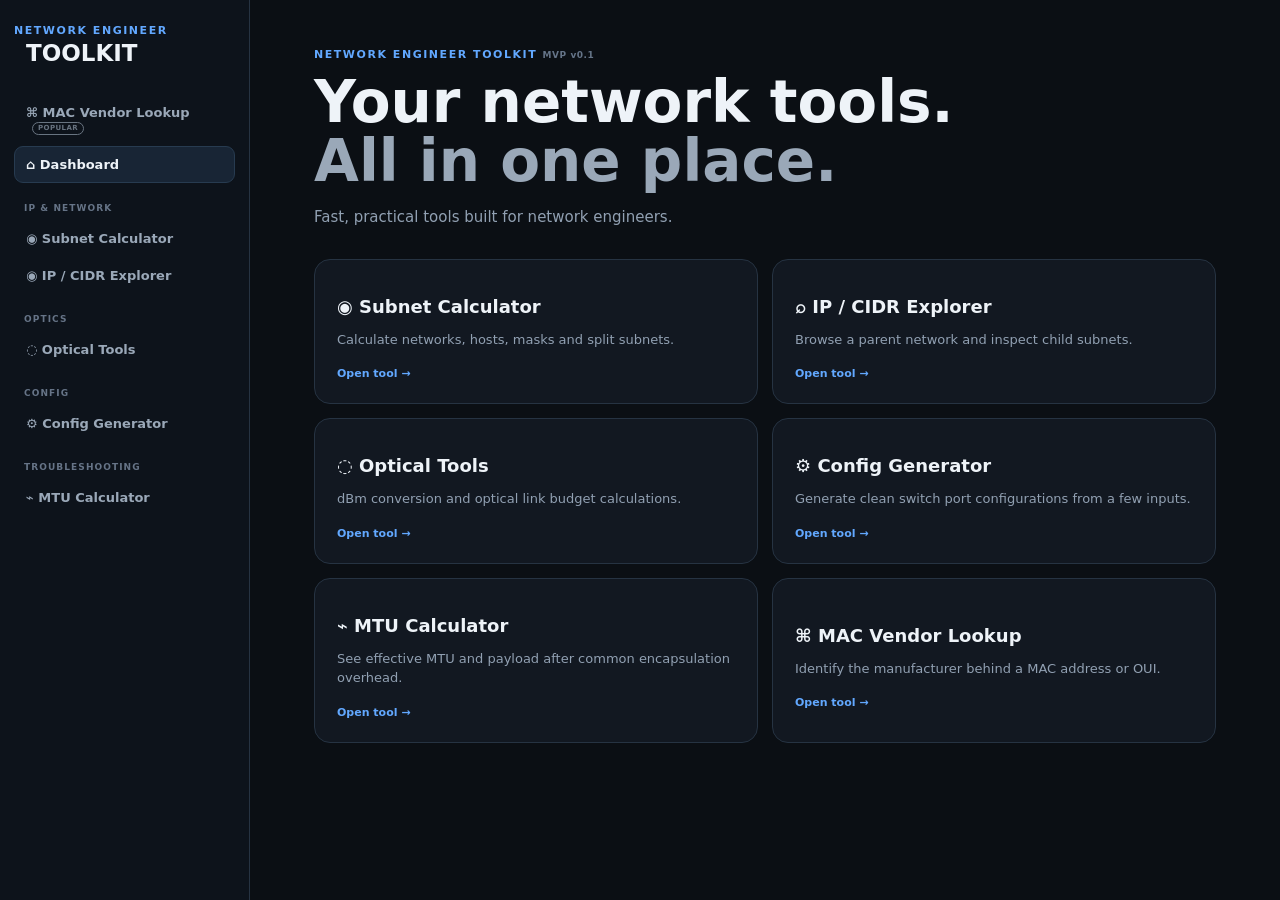
==== public/index.html @ 9a31d25c "Update index.html" ====
<!doctype html>
<html lang="sv">
<head>
  <script async src="https://pagead2.googlesyndication.com/pagead/js/adsbygoogle.js?client=ca-pub-5463280438384033"
     crossorigin="anonymous"></script>
<meta charset="utf-8">
<meta name="viewport" content="width=device-width,initial-scale=1">
<title>Network Engineer Toolkit</title>
<style>
:root{--bg:#0b0f14;--panel:#121821;--panel2:#18212c;--text:#eef3f8;--muted:#91a0b2;--line:#263342;--accent:#62a8ff;--good:#6ee7b7;--bad:#ff7d7d}
*{box-sizing:border-box}body{margin:0;background:#0b0f14;color:var(--text);font-family:Inter,system-ui,-apple-system,Segoe UI,Roboto,sans-serif}
.app{min-height:100vh;display:flex}.side{width:250px;flex:0 0 250px;background:#0d131b;border-right:1px solid var(--line);padding:24px 14px;display:flex;flex-direction:column;min-height:100vh}
.brand{font-size:11px;letter-spacing:.14em;color:var(--accent);font-weight:900}.side-title{font-size:23px;font-weight:900;margin:3px 12px 28px}.navlabel{font-size:9px;color:#667487;font-weight:800;letter-spacing:.12em;margin:20px 10px 7px}.nav{width:100%;border:1px solid transparent;background:transparent;color:#9aa8b8;text-align:left;padding:10px 11px;border-radius:9px;font-size:13px;font-weight:650;cursor:pointer}.nav:hover,.nav.active{background:#182535;color:var(--text);border-color:#273b50}.nav.soon{opacity:.4;cursor:default}.soon small{float:right}
.main{flex:1;padding:48px 5vw 70px;min-width:0}.page{display:none;max-width:1050px;margin:auto}.page.active{display:block}.title{font-size:clamp(38px,6vw,58px);line-height:1.02;margin:12px 0}.title span{color:#9aa8b8}.page-title{font-size:clamp(32px,5vw,48px);margin:10px 0 5px}.sub{color:var(--muted);font-size:15px;line-height:1.5}.back{background:transparent;border:0;color:var(--muted);padding:0;margin-bottom:26px;cursor:pointer}.card{background:var(--panel);border:1px solid var(--line);border-radius:18px;padding:24px;margin-top:25px}.inputs{display:grid;grid-template-columns:1fr 150px;gap:12px}.label{display:block;color:var(--muted);font-size:10px;font-weight:800;margin-bottom:7px;text-transform:uppercase;letter-spacing:.08em}input,select{width:100%;background:#0c1219;border:1px solid #304052;color:var(--text);border-radius:10px;padding:13px;outline:0}input:focus,select:focus{border-color:var(--accent)}button{font:inherit}.actions,.split{display:flex;gap:10px;margin-top:14px;align-items:end}.actions button,.split>button{border:0;border-radius:10px;padding:12px 15px;background:var(--accent);color:#07111d;font-weight:800;cursor:pointer}.ghost,.pagination button,.copy-mini{background:#1c2733!important;color:var(--text)!important;border:1px solid #304052!important}.error{color:var(--bad);font-size:12px;min-height:18px;margin-top:10px}.grid{display:grid;grid-template-columns:repeat(2,1fr);gap:10px;margin-top:20px}.item,.rangebox{background:var(--panel2);border:1px solid var(--line);border-radius:12px;padding:13px}.k{font-size:9px;color:var(--muted);text-transform:uppercase;letter-spacing:.07em}.v{font-family:ui-monospace,SFMono-Regular,Menlo,monospace;font-size:14px;margin-top:5px;word-break:break-all}.host{color:var(--good);font-weight:800}.section{margin-top:25px}.section h2{font-size:18px;margin:0 0 10px}.subnets{display:flex;flex-direction:column;gap:7px;margin-top:12px}.subnetrow{display:grid;grid-template-columns:1.5fr repeat(4,1fr);gap:10px;align-items:center;background:#0c1219;border:1px solid var(--line);padding:11px;border-radius:9px;font-family:ui-monospace,monospace;font-size:11px}.subnetrow span{display:block;font-family:Inter,system-ui,sans-serif;font-size:8px;color:var(--muted);text-transform:uppercase;margin-bottom:3px}.subnetmain{font-size:12px;color:var(--accent);font-weight:800}.toolgrid{display:grid;grid-template-columns:repeat(2,1fr);gap:14px;margin-top:30px}.tool{display:block;text-align:left;background:var(--panel);border:1px solid var(--line);border-radius:16px;padding:22px;color:var(--text);cursor:pointer}.tool:hover{border-color:#3b5876;transform:translateY(-2px)}.tool h2{font-size:18px;margin:14px 0 7px}.tool p{color:var(--muted);font-size:13px;line-height:1.5}.tool span{color:var(--accent);font-size:11px;font-weight:800}.tool.soon{opacity:.5;cursor:default}.explorer-controls{display:flex;gap:10px;align-items:end;margin-top:16px;flex-wrap:wrap}.search{flex:1;min-width:220px}.rangegrid{display:grid;grid-template-columns:repeat(4,1fr);gap:10px;margin-top:15px}.tablewrap{overflow:auto;margin-top:10px;border:1px solid var(--line);border-radius:12px}.table{width:100%;border-collapse:collapse;min-width:650px}.table th,.table td{padding:10px 12px;text-align:left;border-bottom:1px solid var(--line);font-size:11px}.table th{color:var(--muted);font-size:9px;text-transform:uppercase;background:#101721}.table tr:last-child td{border-bottom:0}.table code{font-family:ui-monospace,SFMono-Regular,Menlo,monospace}.mini{padding:7px 9px;border-radius:7px;font-size:10px;cursor:pointer}.pageinfo{display:flex;justify-content:space-between;color:var(--muted);font-size:10px;margin-top:12px}.pagination{display:flex;justify-content:center;gap:8px;margin-top:12px}.pagination button{padding:8px 12px;border-radius:8px;cursor:pointer;font-size:10px}.pagination button:disabled{opacity:.35;cursor:not-allowed}.ifslot-hidden{display:none!important}
@media(max-width:700px){.opt-result{grid-template-columns:1fr}.app{display:block}.side{width:100%;min-height:0;height:auto;border-right:0;border-bottom:1px solid var(--line);padding:10px;position:relative}.side-title,.navlabel{display:none}.side nav{display:flex;gap:4px;overflow:auto}.nav{width:auto;white-space:nowrap}.nav.soon{display:none}.main{padding:28px 16px 50px}.inputs,.grid,.rangegrid,.toolgrid{grid-template-columns:1fr}.subnetrow{grid-template-columns:1fr 1fr}.subnetmain{grid-column:1/-1}}

.opt-result{display:grid;grid-template-columns:repeat(3,1fr);gap:10px}
.opt-box{background:var(--panel2);border:1px solid var(--line);border-radius:12px;padding:14px}
.opt-status{margin-top:12px;padding:12px;border-radius:10px;background:#18212c;font-weight:800}
.opt-status.good{color:var(--good)}.opt-status.warn{color:#ffd166}.opt-status.bad{color:var(--bad)}

.mac-result{margin-top:18px}.mac-hero{display:flex;justify-content:space-between;gap:20px;align-items:flex-start;background:var(--panel2);border:1px solid var(--line);border-radius:14px;padding:18px}.mac-vendor{font-size:24px;font-weight:900;margin-top:5px}.mac-meta{display:grid;grid-template-columns:repeat(3,1fr);gap:10px;margin-top:10px}.mac-meta .item{padding:12px}.mac-note{margin-top:12px;color:var(--muted);font-size:11px;line-height:1.5}.mac-error{color:var(--bad);margin-top:10px;font-size:12px}.lookup-btn{border:0;border-radius:10px;padding:12px 16px;background:var(--accent);color:#07111d;font-weight:800;cursor:pointer}@media(max-width:700px){.mac-meta{grid-template-columns:1fr}.mac-hero{display:block}}
</style>



<style id="netopsbench-mac-priority-final">
.nb-popular{
  display:inline-block;
  margin-left:6px;
  padding:2px 5px;
  border:1px solid currentColor;
  border-radius:999px;
  font-size:7px;
  line-height:1;
  letter-spacing:.06em;
  opacity:.65;
  vertical-align:middle;
}
</style>

</head>
<body>
<div class="app">
<aside class="side">
  <div class="brand">NETWORK ENGINEER</div><div class="side-title">TOOLKIT</div>
  <nav>
    <button class="nav" data-page="mac">⌘ MAC Vendor Lookup <span class="nb-popular">POPULAR</span></button>
    <button class="nav active" data-page="dashboard">⌂ Dashboard</button>
    <div class="navlabel">IP & NETWORK</div>
    <button class="nav" data-page="subnet">◉ Subnet Calculator</button>
    <button class="nav" data-page="explorer">◉ IP / CIDR Explorer</button>
    <div class="navlabel">OPTICS</div>
    <button class="nav" data-page="optics">◌ Optical Tools</button>
    <div class="navlabel">CONFIG</div>
    <button class="nav" data-page="config">⚙ Config Generator</button>
    <div class="navlabel">TROUBLESHOOTING</div>
    <button class="nav" data-page="mtu">⌁ MTU Calculator</button>
  </nav>
</aside>
<main class="main">
<section class="page active" id="page-dashboard">
<div class="brand">NETWORK ENGINEER TOOLKIT <span style="color:#657488;font-size:9px;letter-spacing:.06em">MVP v0.1</span></div><h1 class="title">Your network tools.<br><span>All in one place.</span></h1><p class="sub">Fast, practical tools built for network engineers.</p>
<div class="toolgrid"><button class="tool" data-open="subnet"><h2>◉ Subnet Calculator</h2><p>Calculate networks, hosts, masks and split subnets.</p><span>Open tool →</span></button><button class="tool" data-open="explorer"><h2>⌕ IP / CIDR Explorer</h2><p>Browse a parent network and inspect child subnets.</p><span>Open tool →</span></button><button class="tool" data-open="optics"><h2>◌ Optical Tools</h2><p>dBm conversion and optical link budget calculations.</p><span>Open tool →</span></button><button class="tool" data-open="config"><h2>⚙ Config Generator</h2><p>Generate clean switch port configurations from a few inputs.</p><span>Open tool →</span></button>
<button class="tool" data-open="mtu"><h2>⌁ MTU Calculator</h2><p>See effective MTU and payload after common encapsulation overhead.</p><span>Open tool →</span></button><button class="tool" data-open="mac"><h2>⌘ MAC Vendor Lookup</h2><p>Identify the manufacturer behind a MAC address or OUI.</p><span>Open tool →</span></button></div>
</section>

<section class="page" id="page-subnet">
<button class="back" data-open="dashboard">← Dashboard</button><div class="brand">IP & NETWORK</div><h1 class="page-title">Subnet Calculator</h1><p class="sub">Calculate IPv4 networks, hosts and split subnets.</p>
<div class="card"><div class="inputs"><div><label class="label">IP Address</label><input id="sIp" value="192.168.10.0"></div><div><label class="label">CIDR</label><select id="sPrefix"></select></div></div><div class="actions"><button class="ghost" id="sCopy">Copy result</button></div><div class="error" id="sError"></div><div id="sResult"></div></div>
</section>



<section class="page" id="page-config">
<button class="back" data-open="dashboard">← Dashboard</button>
<div class="brand">CONFIG</div>
<h1 class="page-title">Config Generator</h1>
<p class="sub">Generate a clean Cisco switch access-port configuration from a few inputs.</p>

<div class="card">
  <div class="inputs">
    <div><label class="label">Vendor</label><select id="cVendor"><option>Cisco IOS / IOS-XE</option></select></div>
    <div><label class="label">Port Mode</label><select id="cMode"><option value="access">Access</option><option value="trunk">Trunk</option></select></div>
  </div>

  <div class="inputs" style="margin-top:12px">
    <div>
      <label class="label">Interface</label>
      <div class="inputs" style="grid-template-columns:1fr 90px 90px;gap:7px">
        <select id="cIfType"><option value="GigabitEthernet">GigabitEthernet</option><option value="TenGigabitEthernet">TenGigabitEthernet</option><option value="FastEthernet">FastEthernet</option><option value="Port-channel">Port-channel</option></select>
        <span id="cIfSlotWrap"><select id="cIfSlot"></select></span>
        <select id="cIfPort"></select>
      </div>
      <div style="margin-top:7px;color:var(--muted);font:11px ui-monospace,SFMono-Regular,Menlo,monospace">→ <span id="cIfPreview">GigabitEthernet1/0/24</span></div>
    </div>
    <div><label class="label">VLAN</label><input id="cVlan" value="120" inputmode="numeric"></div>
  </div>

  <div style="margin-top:12px">
    <label class="label">Description</label>
    <input id="cDescription" value="USER-PC">
  </div>
  <div id="cAccessOptions" style="margin-top:12px">
    <div class="inputs">
      <div><label class="label">PortFast</label><select id="cPortfast"><option value="yes">Enable</option><option value="no">Disable</option></select></div>
      <div><label class="label">BPDU Guard</label><select id="cBpdu"><option value="yes">Enable</option><option value="no">Disable</option></select></div>
    </div>
  </div>

  <div id="cTrunkFields" style="display:none;margin-top:12px">
    <div class="inputs">
      <div><label class="label">Allowed VLANs</label><input id="cAllowed" value="120,130,140"></div>
      <div><label class="label">Native VLAN</label><input id="cNative" value="1" inputmode="numeric"></div>
    </div>
    <div style="margin-top:12px"><label class="label">Disable DTP</label><select id="cDisableDtp"><option value="yes">Yes</option><option value="no">No</option></select></div>
  </div>

  <div class="section">
    <div style="display:flex;justify-content:space-between;align-items:center;gap:10px">
      <h2>Generated config</h2>
      <button class="ghost" id="cCopy" style="border-radius:9px;padding:9px 12px;cursor:pointer">Copy</button>
    </div>
    <pre id="cOutput" style="background:#0c1219;border:1px solid var(--line);border-radius:12px;padding:16px;overflow:auto;color:#dbe7f3;font:13px/1.65 ui-monospace,SFMono-Regular,Menlo,monospace;margin:0"></pre>
    <div class="error" id="cError"></div>
  </div>
</div>
</section>


<section class="page" id="page-mtu">
<button class="back" data-open="dashboard">← Dashboard</button>
<div class="brand">TROUBLESHOOTING</div>
<h1 class="page-title">MTU Calculator</h1>
<p class="sub">Calculate effective MTU and payload after common encapsulation overhead.</p>
<div class="card">
  <div class="inputs">
    <div><label class="label">Base MTU</label><input id="mBase" value="1500" inputmode="numeric"></div>
    <div><label class="label">VLAN Tags</label><select id="mVlan"><option value="0">None</option><option value="4">802.1Q (1 tag)</option><option value="8">QinQ (2 tags)</option></select></div>
    <div><label class="label">GRE</label><select id="mGre"><option value="0">No</option><option value="24">Yes</option></select></div>
    <div><label class="label">VXLAN / VTEP</label><select id="mVxlan"><option value="0">No</option><option value="50">Yes</option></select></div>
    <div><label class="label">IPsec ESP (approx.)</label><select id="mIpsec"><option value="0">No</option><option value="50">Yes (~50 bytes)</option><option value="74">Yes (~74 bytes)</option></select></div>
  </div>
  <div id="mResult" style="margin-top:18px"></div>
  <div style="margin-top:12px;color:var(--muted);font-size:11px;line-height:1.5">
    Values are estimates. Actual overhead can vary by tunnel mode, encryption, options and implementation.
  </div>
</div>
</section>
<section class="page" id="page-optics">
<button class="back" data-open="dashboard">← Dashboard</button>
<div class="brand">OPTICS</div>
<h1 class="page-title">Optical Tools</h1>
<p class="sub">Quick optical power conversion and fiber link budget calculations.</p>

<div class="card">
  <div class="brand" style="font-size:10px">DBM CONVERTER</div>
  <h2 style="margin:8px 0 6px;font-size:20px">Power conversion</h2>
  <div class="inputs">
    <div><label class="label">Value</label><input id="oValue" value="-3" inputmode="decimal"></div>
    <div><label class="label">Input unit</label><select id="oUnit"><option value="dbm">dBm</option><option value="mw">mW</option><option value="w">W</option></select></div>
  </div>
  <div id="oConvert" style="margin-top:16px"></div>
</div>

<div class="card">
  <div class="brand" style="font-size:10px">OPTICAL BUDGET</div>
  <h2 style="margin:8px 0 6px;font-size:20px">Estimate received power</h2>
  <div class="inputs">
    <div><label class="label">TX Power (dBm)</label><input id="oTx" value="-1" inputmode="decimal"></div>
    <div><label class="label">Fiber Length (km)</label><input id="oLength" value="8" inputmode="decimal"></div>
    <div><label class="label">Fiber Attenuation (dB/km)</label><input id="oAtt" value="0.35" inputmode="decimal"></div>
    <div><label class="label">Connector Loss (dB each)</label><input id="oConn" value="0.5" inputmode="decimal"></div>
    <div><label class="label">Connectors</label><input id="oConnCount" value="2" inputmode="numeric"></div>
    <div><label class="label">Splice Loss (dB each)</label><input id="oSplice" value="0.1" inputmode="decimal"></div>
    <div><label class="label">Splices</label><input id="oSpliceCount" value="4" inputmode="numeric"></div>
    <div><label class="label">RX Sensitivity (dBm)</label><input id="oRxSens" value="-7" inputmode="decimal"></div>
  </div>
  <div id="oBudget" style="margin-top:18px"></div>
</div>
</section>


<section class="page" id="page-mac">
<button class="back" data-open="dashboard">← Dashboard</button><div class="brand">LOOKUP</div><h1 class="page-title">MAC Vendor Lookup</h1><p class="sub">Find the registered vendor for a MAC address or OUI. Supports colon, dash, dot and plain formats.</p>
<div class="card">
<div class="inputs"><div><label class="label">MAC Address / OUI</label><input id="macInput" value="00:1A:2B:3C:4D:5E" autocomplete="off" spellcheck="false" placeholder="00:1A:2B:3C:4D:5E"></div><div style="display:flex;align-items:end"><button class="lookup-btn" id="macLookup" style="width:100%">Lookup</button></div></div>
<div class="mac-note">Examples: <code>00:1A:2B:3C:4D:5E</code>, <code>001A.2B3C.4D5E</code>, <code>00-1A-2B</code> or <code>001A2B</code>.</div>
<div id="macError" class="mac-error"></div><div id="macResult" class="mac-result"></div>
<div class="mac-note">Vendor registration data is retrieved through our lookup service. A MAC address you submit is sent to that service to perform the lookup.</div>
</div>
</section>

<section class="page" id="page-explorer">
<button class="back" data-open="dashboard">← Dashboard</button><div class="brand">IP & NETWORK</div><h1 class="page-title">IP / CIDR Explorer</h1><p class="sub">Browse a parent network and inspect every child subnet.</p>
<div class="card">
<div class="inputs"><div><label class="label">IP Address</label><input id="eIp" value="10.10.0.0"></div><div><label class="label">Parent CIDR</label><select id="ePrefix"></select></div></div>
<div class="split"><div style="flex:1"><label class="label">Show subnets as</label><select id="eChildPrefix"></select></div></div>
<div id="eSummary"></div><div class="error" id="eError"></div>
<div class="explorer-controls"><div class="search"><label class="label">Search subnet</label><input id="eSearch" placeholder="e.g. 10.10.173.0"></div><div><label class="label">Rows per page</label><select id="ePageSize"><option>10</option><option selected>25</option><option>50</option><option>100</option></select></div></div>
<div id="eTable"></div>
</div></section>
</main></div>

<script>

const NB_SESSION_KEY='netopsbench_session';
let nbSessionId=sessionStorage.getItem(NB_SESSION_KEY);
if(!nbSessionId){
  nbSessionId=(crypto.randomUUID?crypto.randomUUID():Date.now().toString(36)+'-'+Math.random().toString(36).slice(2));
  sessionStorage.setItem(NB_SESSION_KEY,nbSessionId);
}
let nbSessionTracked=sessionStorage.getItem('netopsbench_session_tracked')==='1';
function track(event, props={}){
  try{
    const payload={event, ...props, sid:nbSessionId};
    if(!navigator.sendBeacon || !navigator.sendBeacon('/api/event', new Blob([JSON.stringify(payload)],{type:'application/json'}))){
      fetch('/api/event',{
        method:'POST',
        headers:{'Content-Type':'application/json'},
        body:JSON.stringify(payload),
        keepalive:true
      }).catch(()=>{});
    }
  }catch(e){}
}
if(!nbSessionTracked){
  sessionStorage.setItem('netopsbench_session_tracked','1');
  track('session_start',{tool:'session'});
}
function trackToolUse(tool, action='use'){
  const key=`netopsbench_${action}_${tool}`;
  if(!sessionStorage.getItem(key)){
    sessionStorage.setItem(key,'1');
    track(action, {tool});
  }
}

const $=id=>document.getElementById(id);
function ipToInt(ip){const p=ip.trim().split('.').map(Number);if(p.length!==4||p.some(x=>!Number.isInteger(x)||x<0||x>255))throw Error('Invalid IPv4 address');return (((p[0]*256+p[1])*256+p[2])*256+p[3])>>>0}
function intToIp(n){return [(n>>>24)&255,(n>>>16)&255,(n>>>8)&255,n&255].join('.')}
function maskInt(p){return p===0?0:(0xffffffff<<(32-p))>>>0}
function fillPrefixes(sel,from=0){sel.innerHTML='';for(let i=from;i<=32;i++){const o=document.createElement('option');o.value=i;o.textContent='/'+i;sel.appendChild(o)}}
function openPage(name){document.querySelectorAll('.page').forEach(x=>x.classList.remove('active'));$('page-'+name).classList.add('active');document.querySelectorAll('.nav[data-page]').forEach(x=>x.classList.toggle('active',x.dataset.page===name));currentTool=name;if(name!=='dashboard')track('tool_open',{tool:name});scrollTo(0,0)}
document.querySelectorAll('[data-open]').forEach(x=>x.onclick=()=>openPage(x.dataset.open));
document.querySelectorAll('.nav[data-page]').forEach(x=>x.onclick=()=>openPage(x.dataset.page));

fillPrefixes($('sPrefix'));$('sPrefix').value=24;
function subnetCalc(){
 try{const ip=ipToInt($('sIp').value),p=+$('sPrefix').value,mask=maskInt(p),n=(ip&mask)>>>0,b=(n|(~mask))>>>0,total=2**(32-p),usable=p<=30?Math.max(0,total-2):p===31?2:1,first=p<=30?n+1:n,last=p<=30?b-1:b;
 let h=`<div class="grid"><div class="item"><div class="k">Network</div><div class="v">${intToIp(n)}</div></div><div class="item"><div class="k">Broadcast</div><div class="v">${intToIp(b)}</div></div><div class="item"><div class="k">Subnet Mask</div><div class="v">${intToIp(mask)}</div></div><div class="item"><div class="k">Wildcard</div><div class="v">${intToIp((~mask)>>>0)}</div></div><div class="item"><div class="k">First Host</div><div class="v">${intToIp(first)}</div></div><div class="item"><div class="k">Last Host</div><div class="v">${intToIp(last)}</div></div><div class="item"><div class="k">Usable Hosts</div><div class="v host">${usable.toLocaleString('sv-SE')}</div></div><div class="item"><div class="k">Total Addresses</div><div class="v">${total.toLocaleString('sv-SE')}</div></div></div>`;
 h+=`<div class="section"><h2>Split subnet</h2><div class="split"><div style="flex:1"><label class="label">New prefix</label><select id="sSplit"></select></div></div><div id="sSubnets"></div></div>`;
 $('sResult').innerHTML=h;$('sError').textContent='';trackToolUse('subnet','tool_use');fillPrefixes($('sSplit'),p);$('sSplit').value=Math.min(p+1,32);renderSplit(n,p,+$('sSplit').value);$('sSplit').onchange=()=>renderSplit(n,p,+$('sSplit').value)
 }catch(e){$('sError').textContent=e.message;$('sResult').innerHTML=''}}
function renderSplit(n,p,np){const count=2**(np-p),size=2**(32-np);if(count>1024){$('sSubnets').innerHTML='<div class="subnetrow">Too many subnets to display.</div>';return}let h='<div class="subnets">';for(let i=0;i<count;i++){const x=(n+i*size)>>>0,b=(x+size-1)>>>0,u=np<=30?Math.max(0,size-2):np===31?2:1;h+=`<div class="subnetrow"><div class="subnetmain">${intToIp(x)}/${np}</div><div><span>First</span>${intToIp(np<=30?x+1:x)}</div><div><span>Last</span>${intToIp(np<=30?b-1:b)}</div><div><span>Broadcast</span>${intToIp(b)}</div><div><span>Hosts</span>${u}</div></div>`}$('sSubnets').innerHTML=h+'</div>'}
$('sPrefix').onchange=subnetCalc;$('sIp').onkeydown=e=>{if(e.key==='Enter')subnetCalc()};
let sTimer; $('sIp').oninput=()=>{clearTimeout(sTimer);sTimer=setTimeout(subnetCalc,150)};$('sCopy').onclick=async()=>{track('copy_result',{tool:'subnet'});try{await navigator.clipboard.writeText($('sResult').innerText);$('sCopy').textContent='Copied ✓';setTimeout(()=>$('sCopy').textContent='Copy result',1000)}catch{}};

fillPrefixes($('ePrefix'));$('ePrefix').value=16;
let rows=[],page=1;
function childOptions(){const p=+$('ePrefix').value;fillPrefixes($('eChildPrefix'),p);$('eChildPrefix').value=Math.min(p+8,32)}
function buildExplorer(){try{const p=+$('ePrefix').value,cp=+$('eChildPrefix').value,ip=ipToInt($('eIp').value);if(cp<p)throw Error('Child prefix must be equal to or longer than parent prefix.');const n=(ip&maskInt(p))>>>0,count=2**(cp-p),size=2**(32-cp);if(count>65536)throw Error('Too many subnets. Choose a shorter child prefix.');rows=[];for(let i=0;i<count;i++){const x=(n+i*size)>>>0,b=(x+size-1)>>>0,u=cp<=30?Math.max(0,size-2):cp===31?2:1;rows.push({sub:`${intToIp(x)}/${cp}`,first:intToIp(cp<=30?x+1:x),last:intToIp(cp<=30?b-1:b),b:intToIp(b),u})}$('eSummary').innerHTML=`<div class="rangegrid"><div class="rangebox"><div class="k">Parent network</div><div class="v">${intToIp(n)}/${p}</div></div><div class="rangebox"><div class="k">Total addresses</div><div class="v">${(2**(32-p)).toLocaleString('sv-SE')}</div></div><div class="rangebox"><div class="k">Subnets</div><div class="v">${count.toLocaleString('sv-SE')}</div></div><div class="rangebox"><div class="k">Addresses / subnet</div><div class="v">${size.toLocaleString('sv-SE')}</div></div></div>`;$('eError').textContent='';page=1;renderExplorer()}catch(e){$('eError').textContent=e.message;$('eSummary').innerHTML='';$('eTable').innerHTML=''}}
function renderExplorer(){const q=$('eSearch').value.trim().toLowerCase(),filtered=rows.filter(r=>!q||r.sub.toLowerCase().includes(q)||r.first.includes(q)||r.last.includes(q)||r.b.includes(q)),ps=+$('ePageSize').value,pages=Math.max(1,Math.ceil(filtered.length/ps));page=Math.min(Math.max(page,1),pages);const from=(page-1)*ps,to=Math.min(from+ps,filtered.length);let h='<div class="pageinfo"><span>Showing '+(filtered.length?from+1:0)+'–'+to+' of '+filtered.length+' subnets</span><span>Page '+page+' / '+pages+'</span></div><div class="tablewrap"><table class="table"><thead><tr><th>Subnet</th><th>First Host</th><th>Last Host</th><th>Broadcast</th><th>Hosts</th><th></th></tr></thead><tbody>';for(const r of filtered.slice(from,to))h+=`<tr><td><code>${r.sub}</code></td><td><code>${r.first}</code></td><td><code>${r.last}</code></td><td><code>${r.b}</code></td><td>${r.u}</td><td><button class="mini copyRow" data-copy="${r.sub}">Copy</button></td></tr>`;if(!filtered.length)h+='<tr><td colspan="6">No matching subnets.</td></tr>';h+=`</tbody></table></div><div class="pagination"><button id="prev" ${page<=1?'disabled':''}>← Previous</button><button id="next" ${page>=pages?'disabled':''}>Next →</button></div>`;$('eTable').innerHTML=h;trackToolUse('explorer','tool_use');$('prev').onclick=()=>{page--;renderExplorer()};$('next').onclick=()=>{page++;renderExplorer()};document.querySelectorAll('.copyRow').forEach(b=>b.onclick=async()=>{try{await navigator.clipboard.writeText(b.dataset.copy);b.textContent='Copied ✓';setTimeout(()=>b.textContent='Copy',800)}catch{}})}
function normalizeMac(v){return v.replace(/[^0-9a-fA-F]/g,'').toUpperCase()}
function escapeHtml(s){return String(s).replace(/[&<>"']/g,c=>({'&':'&amp;','<':'&lt;','>':'&gt;','"':'&quot;',"'":'&#39;'}[c]))}
async function lookupMac(){
 const input=$('macInput').value.trim();const mac=normalizeMac(input);$('macError').textContent='';$('macResult').innerHTML='';
 if(mac.length<6||mac.length>12||!/^[0-9A-F]+$/.test(mac)){ $('macError').textContent='Enter a valid MAC address or OUI (at least 6 hex characters).'; return; }
 trackToolUse('mac-vendor','tool_use'); const btn=$('macLookup');btn.disabled=true;btn.textContent='Looking up…';
 try{const r=await fetch('/api/mac?v='+encodeURIComponent(mac));const d=await r.json();if(!r.ok||!d.found)throw Error(d.error||'No vendor found for that MAC/OUI.');
 $('macResult').innerHTML=`<div class="mac-hero"><div><div class="k">Vendor</div><div class="mac-vendor">${escapeHtml(d.company||'Unknown')}</div><div class="v" style="margin-top:9px">${escapeHtml(d.macPrefix||mac)}</div></div><div><div class="k">Assignment</div><div class="v" style="margin-top:7px">${escapeHtml(d.blockType||'—')}</div></div></div><div class="mac-meta"><div class="item"><div class="k">Block size</div><div class="v">${escapeHtml(String(d.blockSize||'—'))}</div></div><div class="item"><div class="k">Updated</div><div class="v">${escapeHtml(d.updated||'—')}</div></div><div class="item"><div class="k">Randomized MAC</div><div class="v">${d.isRand?'Yes':'No'}</div></div></div>`;
 }catch(e){$('macError').textContent=e.message||'Lookup failed.'}finally{btn.disabled=false;btn.textContent='Lookup'}
}
$('macLookup').onclick=lookupMac;
$('macInput').onkeydown=e=>{if(e.key==='Enter')lookupMac()};
childOptions();buildExplorer();$('ePrefix').onchange=()=>{childOptions();buildExplorer()};$('eChildPrefix').onchange=buildExplorer;$('eSearch').oninput=()=>{page=1;renderExplorer()};$('ePageSize').onchange=()=>{page=1;renderExplorer()};$('eIp').onkeydown=e=>{if(e.key==='Enter')buildExplorer()};



function initInterfaceBuilder(){
  const slot=$('cIfSlot'),port=$('cIfPort');
  slot.innerHTML=''; port.innerHTML='';
  for(let i=0;i<=9;i++){const o=document.createElement('option');o.value=i;o.textContent=i;slot.appendChild(o)}
  for(let i=1;i<=48;i++){const o=document.createElement('option');o.value=i;o.textContent=i;port.appendChild(o)}
  slot.value=1;port.value=24;updateInterfacePreview();
}
function interfaceName(){
  const type=$('cIfType').value, slot=$('cIfSlot').value, port=$('cIfPort').value;
  if(type==='Port-channel') return `Port-channel${port}`;
  return `${type}${slot}/0/${port}`;
}
function updateInterfaceControls(){
  const isPortChannel=$('cIfType').value==='Port-channel';
  $('cIfSlotWrap').classList.toggle('ifslot-hidden',isPortChannel);
  updateInterfacePreview();
}
function updateInterfacePreview(){
  $('cIfPreview').textContent=interfaceName();
}


function updateMtu(){
  try{
    const base=Number($('mBase').value), vlan=Number($('mVlan').value), gre=Number($('mGre').value),
          vxlan=Number($('mVxlan').value), ipsec=Number($('mIpsec').value), overhead=vlan+gre+vxlan+ipsec;
    if(!Number.isInteger(base)||base<576||base>10000)throw Error('Base MTU must be between 576 and 10000.');
    const effective=base-overhead;
    let cls=effective>=1500?'good':effective>=1280?'warn':'bad';
    let status=effective>=1500?'Good headroom for a 1500-byte IP packet':effective>=1280?'Reduced payload — verify the path MTU':'Low effective MTU — fragmentation or PMTUD issues may occur';
    trackToolUse('mtu','tool_use');$('mResult').innerHTML=`<div class="opt-result">
      <div class="opt-box"><div class="k">Total overhead</div><div class="v">${overhead} bytes</div></div>
      <div class="opt-box"><div class="k">Effective MTU</div><div class="v">${effective} bytes</div></div>
      <div class="opt-box"><div class="k">Available payload</div><div class="v">${Math.max(0,effective-20)} bytes</div></div>
    </div><div class="opt-status ${cls}">${status}</div>`;
  }catch(e){$('mResult').innerHTML=`<div class="error">${e.message}</div>`}
}
['mBase','mVlan','mGre','mVxlan','mIpsec'].forEach(id=>$(id).oninput=updateMtu);
['mBase','mVlan','mGre','mVxlan','mIpsec'].forEach(id=>$(id).onchange=updateMtu);
updateMtu();

function normalizeVlanList(value){
  const parts=value.split(',').map(x=>x.trim()).filter(Boolean);
  if(!parts.length) throw Error('Enter at least one allowed VLAN.');
  for(const part of parts){
    if(/^\d+$/.test(part)){
      const n=Number(part); if(n<1||n>4094) throw Error('VLANs must be between 1 and 4094.');
    }else if(/^\d+-\d+$/.test(part)){
      const [a,b]=part.split('-').map(Number); if(a<1||b>4094||a>b) throw Error('Invalid VLAN range.');
    }else throw Error('Allowed VLANs must look like 120,130,140 or 120-130.');
  }
  return parts.join(',');
}
function updateConfig(){
  try{
    const mode=$('cMode').value, iface=interfaceName(), vlan=Number($('cVlan').value),
          desc=$('cDescription').value.trim(), allowed=$('cAllowed').value.trim(), nativeVlan=Number($('cNative').value);
    let lines=[`interface ${iface}`];
    if(desc)lines.push(` description ${desc}`);
    if(mode==='access'){
      if(!Number.isInteger(vlan)||vlan<1||vlan>4094)throw Error('VLAN must be between 1 and 4094.');
      lines.push(' switchport mode access',` switchport access vlan ${vlan}`);
      if($('cPortfast').value==='yes')lines.push(' spanning-tree portfast');
      if($('cBpdu').value==='yes')lines.push(' spanning-tree bpduguard enable');
    }else{
      const vlanList=normalizeVlanList(allowed);
      if(!Number.isInteger(nativeVlan)||nativeVlan<1||nativeVlan>4094)throw Error('Native VLAN must be between 1 and 4094.');
      lines.push(' switchport mode trunk',` switchport trunk native vlan ${nativeVlan}`,` switchport trunk allowed vlan ${vlanList}`);
      if($('cDisableDtp').value==='yes')lines.push(' switchport nonegotiate');
    }
    $('cOutput').textContent=lines.join('\n');$('cError').textContent='';trackToolUse('config','config_generated');
  }catch(e){$('cOutput').textContent='';$('cError').textContent=e.message}
}
function toggleTrunkFields(){
  const trunk=$('cMode').value==='trunk';
  $('cTrunkFields').style.display=trunk?'block':'none';
  $('cAccessOptions').style.display=trunk?'none':'block';
  updateConfig();
}
['cVlan','cDescription','cAllowed','cNative'].forEach(id=>$(id).oninput=updateConfig);
['cPortfast','cBpdu','cDisableDtp'].forEach(id=>$(id).onchange=updateConfig);
$('cIfType').onchange=()=>{updateInterfaceControls();updateConfig()};
$('cIfSlot').onchange=()=>{updateInterfacePreview();updateConfig()};
$('cIfPort').onchange=()=>{updateInterfacePreview();updateConfig()};
initInterfaceBuilder();updateInterfaceControls();
$('cMode').onchange=toggleTrunkFields;
$('cCopy').onclick=async()=>{try{await navigator.clipboard.writeText($('cOutput').textContent);$('cCopy').textContent='Copied ✓';setTimeout(()=>$('cCopy').textContent='Copy',900)}catch{}};
toggleTrunkFields();

function num(id){const v=Number($(id).value.replace(',','.'));if(!Number.isFinite(v))throw Error('Enter valid numeric values.');return v}
function updateOptics(){
  try{
    const v=num('oValue'), unit=$('oUnit').value;
    let mw=unit==='dbm'?10**(v/10):unit==='w'?v*1000:v;
    if(mw<=0)throw Error('Power must be greater than 0.');
    const dbm=10*Math.log10(mw);
    trackToolUse('optics','tool_use');$('oConvert').innerHTML=`<div class="opt-result">
      <div class="opt-box"><div class="k">dBm</div><div class="v">${dbm.toFixed(3)}</div></div>
      <div class="opt-box"><div class="k">mW</div><div class="v">${mw.toFixed(6)}</div></div>
      <div class="opt-box"><div class="k">W</div><div class="v">${(mw/1000).toFixed(9)}</div></div>
    </div>`;
  }catch(e){$('oConvert').innerHTML=`<div class="error">${e.message}</div>`}
  try{
    const tx=num('oTx'),len=num('oLength'),att=num('oAtt'),conn=num('oConn'),cc=Math.max(0,num('oConnCount')),splice=num('oSplice'),sc=Math.max(0,num('oSpliceCount')),sens=num('oRxSens');
    const fiberLoss=len*att, connectorLoss=conn*cc, spliceLoss=splice*sc, totalLoss=fiberLoss+connectorLoss+spliceLoss, rx=tx-totalLoss, margin=rx-sens;
    let cls=margin>=3?'good':margin>=0?'warn':'bad', status=margin>=3?'Healthy link margin':margin>=0?'Low link margin — investigate if unexpected':'Below RX sensitivity — link may not operate reliably';
    $('oBudget').innerHTML=`<div class="opt-result">
      <div class="opt-box"><div class="k">Fiber Loss</div><div class="v">${fiberLoss.toFixed(2)} dB</div></div>
      <div class="opt-box"><div class="k">Total Loss</div><div class="v">${totalLoss.toFixed(2)} dB</div></div>
      <div class="opt-box"><div class="k">Estimated RX</div><div class="v">${rx.toFixed(2)} dBm</div></div>
    </div><div class="opt-status ${cls}">${status} · Margin ${margin.toFixed(2)} dB</div>`;
  }catch(e){$('oBudget').innerHTML=`<div class="error">${e.message}</div>`}
}
['oValue','oTx','oLength','oAtt','oConn','oConnCount','oSplice','oSpliceCount','oRxSens'].forEach(id=>$(id).oninput=updateOptics);
$('oUnit').onchange=updateOptics;
updateOptics();

subnetCalc();
document.addEventListener('click',e=>{const b=e.target.closest('.copyRow');if(b)track('copy_result',{tool:'explorer'});});
getSessionId();
</script>




</body></html>
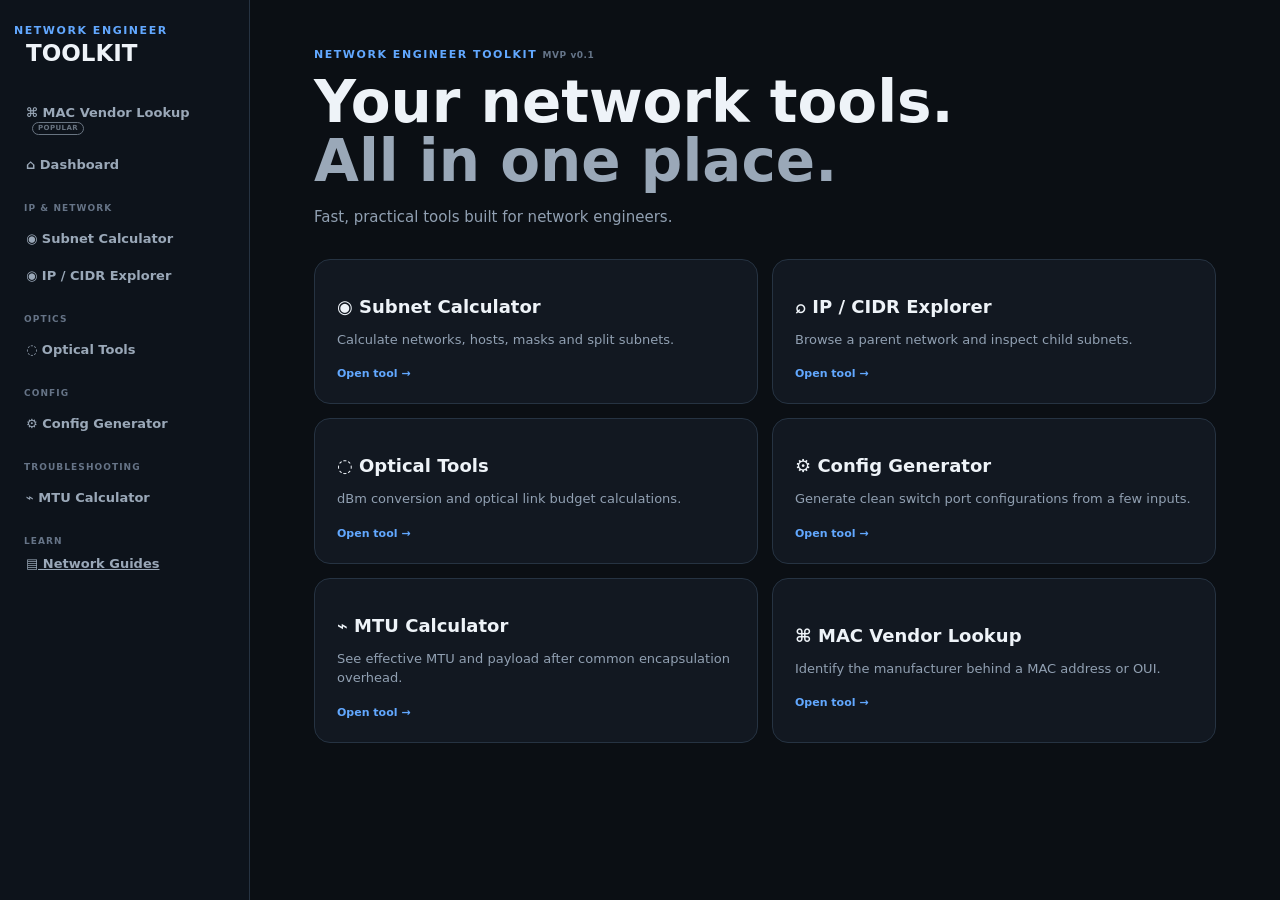
==== commit d6961b8f: "Add files via upload" ====
--- a/public/index.html
+++ b/public/index.html
@@ -10,7 +10,7 @@
 :root{--bg:#0b0f14;--panel:#121821;--panel2:#18212c;--text:#eef3f8;--muted:#91a0b2;--line:#263342;--accent:#62a8ff;--good:#6ee7b7;--bad:#ff7d7d}
 *{box-sizing:border-box}body{margin:0;background:#0b0f14;color:var(--text);font-family:Inter,system-ui,-apple-system,Segoe UI,Roboto,sans-serif}
 .app{min-height:100vh;display:flex}.side{width:250px;flex:0 0 250px;background:#0d131b;border-right:1px solid var(--line);padding:24px 14px;display:flex;flex-direction:column;min-height:100vh}
-.brand{font-size:11px;letter-spacing:.14em;color:var(--accent);font-weight:900}.side-title{font-size:23px;font-weight:900;margin:3px 12px 28px}.navlabel{font-size:9px;color:#667487;font-weight:800;letter-spacing:.12em;margin:20px 10px 7px}.nav{width:100%;border:1px solid transparent;background:transparent;color:#9aa8b8;text-align:left;padding:10px 11px;border-radius:9px;font-size:13px;font-weight:650;cursor:pointer}.nav:hover,.nav.active{background:#182535;color:var(--text);border-color:#273b50}.nav.soon{opacity:.4;cursor:default}.soon small{float:right}
+.brand{font-size:11px;letter-spacing:.14em;color:var(--accent);font-weight:900}.side-title{font-size:23px;font-weight:900;margin:3px 12px 28px}.navlabel{font-size:9px;color:#667487;font-weight:800;letter-spacing:.12em;margin:20px 10px 7px}.nav{width:100%;border:1px solid transparent;background:transparent;color:#9aa8b8;text-align:left;padding:10px 11px;border-radius:9px;font-size:13px;font-weight:650;cursor:pointer};text-decoration:none.nav:hover,.nav.active{background:#182535;color:var(--text);border-color:#273b50}.nav.soon{opacity:.4;cursor:default}.soon small{float:right}
 .main{flex:1;padding:48px 5vw 70px;min-width:0}.page{display:none;max-width:1050px;margin:auto}.page.active{display:block}.title{font-size:clamp(38px,6vw,58px);line-height:1.02;margin:12px 0}.title span{color:#9aa8b8}.page-title{font-size:clamp(32px,5vw,48px);margin:10px 0 5px}.sub{color:var(--muted);font-size:15px;line-height:1.5}.back{background:transparent;border:0;color:var(--muted);padding:0;margin-bottom:26px;cursor:pointer}.card{background:var(--panel);border:1px solid var(--line);border-radius:18px;padding:24px;margin-top:25px}.inputs{display:grid;grid-template-columns:1fr 150px;gap:12px}.label{display:block;color:var(--muted);font-size:10px;font-weight:800;margin-bottom:7px;text-transform:uppercase;letter-spacing:.08em}input,select{width:100%;background:#0c1219;border:1px solid #304052;color:var(--text);border-radius:10px;padding:13px;outline:0}input:focus,select:focus{border-color:var(--accent)}button{font:inherit}.actions,.split{display:flex;gap:10px;margin-top:14px;align-items:end}.actions button,.split>button{border:0;border-radius:10px;padding:12px 15px;background:var(--accent);color:#07111d;font-weight:800;cursor:pointer}.ghost,.pagination button,.copy-mini{background:#1c2733!important;color:var(--text)!important;border:1px solid #304052!important}.error{color:var(--bad);font-size:12px;min-height:18px;margin-top:10px}.grid{display:grid;grid-template-columns:repeat(2,1fr);gap:10px;margin-top:20px}.item,.rangebox{background:var(--panel2);border:1px solid var(--line);border-radius:12px;padding:13px}.k{font-size:9px;color:var(--muted);text-transform:uppercase;letter-spacing:.07em}.v{font-family:ui-monospace,SFMono-Regular,Menlo,monospace;font-size:14px;margin-top:5px;word-break:break-all}.host{color:var(--good);font-weight:800}.section{margin-top:25px}.section h2{font-size:18px;margin:0 0 10px}.subnets{display:flex;flex-direction:column;gap:7px;margin-top:12px}.subnetrow{display:grid;grid-template-columns:1.5fr repeat(4,1fr);gap:10px;align-items:center;background:#0c1219;border:1px solid var(--line);padding:11px;border-radius:9px;font-family:ui-monospace,monospace;font-size:11px}.subnetrow span{display:block;font-family:Inter,system-ui,sans-serif;font-size:8px;color:var(--muted);text-transform:uppercase;margin-bottom:3px}.subnetmain{font-size:12px;color:var(--accent);font-weight:800}.toolgrid{display:grid;grid-template-columns:repeat(2,1fr);gap:14px;margin-top:30px}.tool{display:block;text-align:left;background:var(--panel);border:1px solid var(--line);border-radius:16px;padding:22px;color:var(--text);cursor:pointer}.tool:hover{border-color:#3b5876;transform:translateY(-2px)}.tool h2{font-size:18px;margin:14px 0 7px}.tool p{color:var(--muted);font-size:13px;line-height:1.5}.tool span{color:var(--accent);font-size:11px;font-weight:800}.tool.soon{opacity:.5;cursor:default}.explorer-controls{display:flex;gap:10px;align-items:end;margin-top:16px;flex-wrap:wrap}.search{flex:1;min-width:220px}.rangegrid{display:grid;grid-template-columns:repeat(4,1fr);gap:10px;margin-top:15px}.tablewrap{overflow:auto;margin-top:10px;border:1px solid var(--line);border-radius:12px}.table{width:100%;border-collapse:collapse;min-width:650px}.table th,.table td{padding:10px 12px;text-align:left;border-bottom:1px solid var(--line);font-size:11px}.table th{color:var(--muted);font-size:9px;text-transform:uppercase;background:#101721}.table tr:last-child td{border-bottom:0}.table code{font-family:ui-monospace,SFMono-Regular,Menlo,monospace}.mini{padding:7px 9px;border-radius:7px;font-size:10px;cursor:pointer}.pageinfo{display:flex;justify-content:space-between;color:var(--muted);font-size:10px;margin-top:12px}.pagination{display:flex;justify-content:center;gap:8px;margin-top:12px}.pagination button{padding:8px 12px;border-radius:8px;cursor:pointer;font-size:10px}.pagination button:disabled{opacity:.35;cursor:not-allowed}.ifslot-hidden{display:none!important}
 @media(max-width:700px){.opt-result{grid-template-columns:1fr}.app{display:block}.side{width:100%;min-height:0;height:auto;border-right:0;border-bottom:1px solid var(--line);padding:10px;position:relative}.side-title,.navlabel{display:none}.side nav{display:flex;gap:4px;overflow:auto}.nav{width:auto;white-space:nowrap}.nav.soon{display:none}.main{padding:28px 16px 50px}.inputs,.grid,.rangegrid,.toolgrid{grid-template-columns:1fr}.subnetrow{grid-template-columns:1fr 1fr}.subnetmain{grid-column:1/-1}}
 
@@ -56,6 +56,8 @@
     <button class="nav" data-page="config">⚙ Config Generator</button>
     <div class="navlabel">TROUBLESHOOTING</div>
     <button class="nav" data-page="mtu">⌁ MTU Calculator</button>
+    <div class="navlabel">LEARN</div>
+    <a class="nav" href="/guides/">▤ Network Guides</a>
   </nav>
 </aside>
 <main class="main">
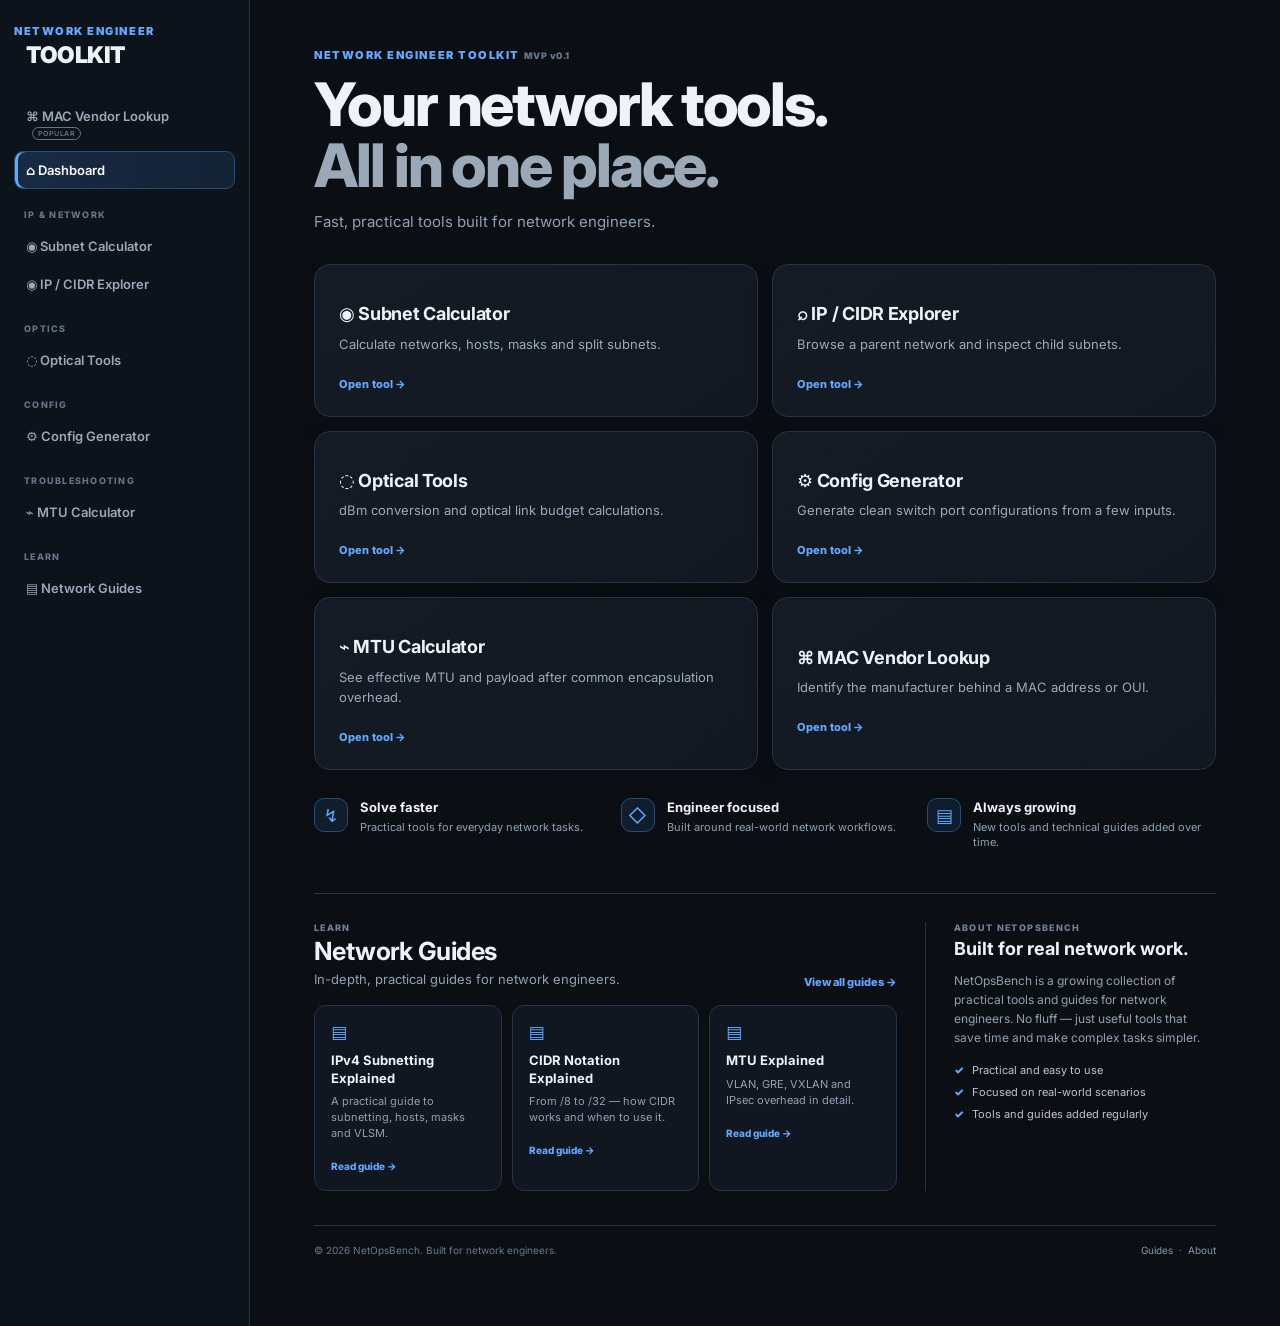
==== commit 022d43a9: "Add files via upload" ====
--- a/public/index.html
+++ b/public/index.html
@@ -5,14 +5,19 @@
      crossorigin="anonymous"></script>
 <meta charset="utf-8">
 <meta name="viewport" content="width=device-width,initial-scale=1">
+<link rel="preconnect" href="https://fonts.googleapis.com">
+<link rel="preconnect" href="https://fonts.gstatic.com" crossorigin>
+<link href="https://fonts.googleapis.com/css2?family=Inter:wght@400;500;600;700;800;900&family=JetBrains+Mono:wght@400;500;600;700&display=swap" rel="stylesheet">
 <title>Network Engineer Toolkit</title>
 <style>
 :root{--bg:#0b0f14;--panel:#121821;--panel2:#18212c;--text:#eef3f8;--muted:#91a0b2;--line:#263342;--accent:#62a8ff;--good:#6ee7b7;--bad:#ff7d7d}
-*{box-sizing:border-box}body{margin:0;background:#0b0f14;color:var(--text);font-family:Inter,system-ui,-apple-system,Segoe UI,Roboto,sans-serif}
-.app{min-height:100vh;display:flex}.side{width:250px;flex:0 0 250px;background:#0d131b;border-right:1px solid var(--line);padding:24px 14px;display:flex;flex-direction:column;min-height:100vh}
-.brand{font-size:11px;letter-spacing:.14em;color:var(--accent);font-weight:900}.side-title{font-size:23px;font-weight:900;margin:3px 12px 28px}.navlabel{font-size:9px;color:#667487;font-weight:800;letter-spacing:.12em;margin:20px 10px 7px}.nav{width:100%;border:1px solid transparent;background:transparent;color:#9aa8b8;text-align:left;padding:10px 11px;border-radius:9px;font-size:13px;font-weight:650;cursor:pointer};text-decoration:none.nav:hover,.nav.active{background:#182535;color:var(--text);border-color:#273b50}.nav.soon{opacity:.4;cursor:default}.soon small{float:right}
-.main{flex:1;padding:48px 5vw 70px;min-width:0}.page{display:none;max-width:1050px;margin:auto}.page.active{display:block}.title{font-size:clamp(38px,6vw,58px);line-height:1.02;margin:12px 0}.title span{color:#9aa8b8}.page-title{font-size:clamp(32px,5vw,48px);margin:10px 0 5px}.sub{color:var(--muted);font-size:15px;line-height:1.5}.back{background:transparent;border:0;color:var(--muted);padding:0;margin-bottom:26px;cursor:pointer}.card{background:var(--panel);border:1px solid var(--line);border-radius:18px;padding:24px;margin-top:25px}.inputs{display:grid;grid-template-columns:1fr 150px;gap:12px}.label{display:block;color:var(--muted);font-size:10px;font-weight:800;margin-bottom:7px;text-transform:uppercase;letter-spacing:.08em}input,select{width:100%;background:#0c1219;border:1px solid #304052;color:var(--text);border-radius:10px;padding:13px;outline:0}input:focus,select:focus{border-color:var(--accent)}button{font:inherit}.actions,.split{display:flex;gap:10px;margin-top:14px;align-items:end}.actions button,.split>button{border:0;border-radius:10px;padding:12px 15px;background:var(--accent);color:#07111d;font-weight:800;cursor:pointer}.ghost,.pagination button,.copy-mini{background:#1c2733!important;color:var(--text)!important;border:1px solid #304052!important}.error{color:var(--bad);font-size:12px;min-height:18px;margin-top:10px}.grid{display:grid;grid-template-columns:repeat(2,1fr);gap:10px;margin-top:20px}.item,.rangebox{background:var(--panel2);border:1px solid var(--line);border-radius:12px;padding:13px}.k{font-size:9px;color:var(--muted);text-transform:uppercase;letter-spacing:.07em}.v{font-family:ui-monospace,SFMono-Regular,Menlo,monospace;font-size:14px;margin-top:5px;word-break:break-all}.host{color:var(--good);font-weight:800}.section{margin-top:25px}.section h2{font-size:18px;margin:0 0 10px}.subnets{display:flex;flex-direction:column;gap:7px;margin-top:12px}.subnetrow{display:grid;grid-template-columns:1.5fr repeat(4,1fr);gap:10px;align-items:center;background:#0c1219;border:1px solid var(--line);padding:11px;border-radius:9px;font-family:ui-monospace,monospace;font-size:11px}.subnetrow span{display:block;font-family:Inter,system-ui,sans-serif;font-size:8px;color:var(--muted);text-transform:uppercase;margin-bottom:3px}.subnetmain{font-size:12px;color:var(--accent);font-weight:800}.toolgrid{display:grid;grid-template-columns:repeat(2,1fr);gap:14px;margin-top:30px}.tool{display:block;text-align:left;background:var(--panel);border:1px solid var(--line);border-radius:16px;padding:22px;color:var(--text);cursor:pointer}.tool:hover{border-color:#3b5876;transform:translateY(-2px)}.tool h2{font-size:18px;margin:14px 0 7px}.tool p{color:var(--muted);font-size:13px;line-height:1.5}.tool span{color:var(--accent);font-size:11px;font-weight:800}.tool.soon{opacity:.5;cursor:default}.explorer-controls{display:flex;gap:10px;align-items:end;margin-top:16px;flex-wrap:wrap}.search{flex:1;min-width:220px}.rangegrid{display:grid;grid-template-columns:repeat(4,1fr);gap:10px;margin-top:15px}.tablewrap{overflow:auto;margin-top:10px;border:1px solid var(--line);border-radius:12px}.table{width:100%;border-collapse:collapse;min-width:650px}.table th,.table td{padding:10px 12px;text-align:left;border-bottom:1px solid var(--line);font-size:11px}.table th{color:var(--muted);font-size:9px;text-transform:uppercase;background:#101721}.table tr:last-child td{border-bottom:0}.table code{font-family:ui-monospace,SFMono-Regular,Menlo,monospace}.mini{padding:7px 9px;border-radius:7px;font-size:10px;cursor:pointer}.pageinfo{display:flex;justify-content:space-between;color:var(--muted);font-size:10px;margin-top:12px}.pagination{display:flex;justify-content:center;gap:8px;margin-top:12px}.pagination button{padding:8px 12px;border-radius:8px;cursor:pointer;font-size:10px}.pagination button:disabled{opacity:.35;cursor:not-allowed}.ifslot-hidden{display:none!important}
-@media(max-width:700px){.opt-result{grid-template-columns:1fr}.app{display:block}.side{width:100%;min-height:0;height:auto;border-right:0;border-bottom:1px solid var(--line);padding:10px;position:relative}.side-title,.navlabel{display:none}.side nav{display:flex;gap:4px;overflow:auto}.nav{width:auto;white-space:nowrap}.nav.soon{display:none}.main{padding:28px 16px 50px}.inputs,.grid,.rangegrid,.toolgrid{grid-template-columns:1fr}.subnetrow{grid-template-columns:1fr 1fr}.subnetmain{grid-column:1/-1}}
+*{box-sizing:border-box}body{margin:0;background:var(--bg);color:var(--text);font-family:Inter,ui-sans-serif,system-ui,-apple-system,"Segoe UI",Roboto,sans-serif;-webkit-font-smoothing:antialiased}
+button,input,select{font-family:inherit}.app{min-height:100vh;display:flex}.side{width:250px;flex:0 0 250px;background:#0d131b;border-right:1px solid var(--line);padding:24px 14px;display:flex;flex-direction:column;min-height:100vh}
+.brand{font-size:11px;letter-spacing:.14em;color:var(--accent);font-weight:900}.side-title{font-size:23px;font-weight:900;letter-spacing:-.02em;margin:3px 12px 28px}.navlabel{font-size:9px;color:#667487;font-weight:800;letter-spacing:.14em;margin:20px 10px 7px}.nav{width:100%;border:1px solid transparent;background:transparent;color:#9aa8b8;text-align:left;padding:10px 11px;border-radius:9px;font-size:13px;font-weight:600;cursor:pointer;text-decoration:none;display:block;transition:background .16s ease,border-color .16s ease,color .16s ease,transform .16s ease}.nav:hover{background:#141f2c;color:var(--text);border-color:#243548}.nav.active{background:linear-gradient(90deg,#172b45,#142235);color:#fff;border-color:#284d76;box-shadow:inset 3px 0 0 var(--accent)}.nav.soon{opacity:.4;cursor:default}.soon small{float:right}
+.main{flex:1;padding:48px 5vw 70px;min-width:0}.page{display:none;max-width:1050px;margin:auto}.page.active{display:block}.title{font-size:clamp(40px,6vw,60px);line-height:1.01;letter-spacing:-.035em;font-weight:800;margin:12px 0}.title span{color:#9aa8b8}.page-title{font-size:clamp(32px,5vw,48px);line-height:1.05;letter-spacing:-.025em;font-weight:800;margin:10px 0 5px}.sub{color:var(--muted);font-size:15px;line-height:1.6}.back{background:transparent;border:0;color:var(--muted);padding:0;margin-bottom:26px;cursor:pointer}.card{background:var(--panel);border:1px solid var(--line);border-radius:18px;padding:24px;margin-top:25px}.inputs{display:grid;grid-template-columns:1fr 150px;gap:12px}.label{display:block;color:var(--muted);font-size:10px;font-weight:800;margin-bottom:7px;text-transform:uppercase;letter-spacing:.08em}input,select{width:100%;background:#0c1219;border:1px solid #304052;color:var(--text);border-radius:10px;padding:13px;outline:0}input:focus,select:focus{border-color:var(--accent)}button{font:inherit}.actions,.split{display:flex;gap:10px;margin-top:14px;align-items:end}.actions button,.split>button{border:0;border-radius:10px;padding:12px 15px;background:var(--accent);color:#07111d;font-weight:800;cursor:pointer}.ghost,.pagination button,.copy-mini{background:#1c2733!important;color:var(--text)!important;border:1px solid #304052!important}.error{color:var(--bad);font-size:12px;min-height:18px;margin-top:10px}.grid{display:grid;grid-template-columns:repeat(2,1fr);gap:10px;margin-top:20px}.item,.rangebox{background:var(--panel2);border:1px solid var(--line);border-radius:12px;padding:13px}.k{font-size:9px;color:var(--muted);text-transform:uppercase;letter-spacing:.07em}.v{font-family:ui-monospace,SFMono-Regular,Menlo,monospace;font-size:14px;margin-top:5px;word-break:break-all}.host{color:var(--good);font-weight:800}.section{margin-top:25px}.section h2{font-size:18px;margin:0 0 10px}.subnets{display:flex;flex-direction:column;gap:7px;margin-top:12px}.subnetrow{display:grid;grid-template-columns:1.5fr repeat(4,1fr);gap:10px;align-items:center;background:#0c1219;border:1px solid var(--line);padding:11px;border-radius:9px;font-family:ui-monospace,monospace;font-size:11px}.subnetrow span{display:block;font-family:Inter,system-ui,sans-serif;font-size:8px;color:var(--muted);text-transform:uppercase;margin-bottom:3px}.subnetmain{font-size:12px;color:var(--accent);font-weight:800}.toolgrid{display:grid;grid-template-columns:repeat(2,1fr);gap:14px;margin-top:30px}.tool{display:block;position:relative;text-align:left;background:linear-gradient(145deg,#141b24,#111820);border:1px solid var(--line);border-radius:16px;padding:24px;color:var(--text);cursor:pointer;box-shadow:0 8px 24px rgba(0,0,0,.12);transition:transform .18s ease,border-color .18s ease,box-shadow .18s ease,background .18s ease}.tool:hover{border-color:#3c6a9d;transform:translateY(-2px);box-shadow:0 12px 32px rgba(0,0,0,.24),0 0 22px rgba(98,168,255,.06);background:linear-gradient(145deg,#16202b,#121a23)}.tool h2{font-size:18px;line-height:1.25;letter-spacing:-.015em;margin:14px 0 8px}.tool p{color:#9aa9bb;font-size:13px;line-height:1.55;margin:0 0 18px}.tool span{color:var(--accent);font-size:11px;font-weight:800;letter-spacing:.01em}.tool.soon{opacity:.5;cursor:default}.home-intro{display:grid;grid-template-columns:repeat(3,1fr);gap:18px;margin:28px 0 2px}.home-feature{display:flex;gap:12px;align-items:flex-start}.home-feature .feature-icon{width:34px;height:34px;display:grid;place-items:center;border:1px solid #284c73;border-radius:10px;background:#101d2d;color:var(--accent);font-size:18px;flex:0 0 34px}.home-feature strong{display:block;font-size:13px;line-height:1.25;margin:1px 0 4px}.home-feature span{display:block;color:var(--muted);font-size:11px;line-height:1.45}.home-lower{display:grid;grid-template-columns:minmax(0,2fr) minmax(250px,1fr);gap:28px;margin-top:42px;padding-top:28px;border-top:1px solid var(--line)}.home-section-label{font-size:9px;color:#718197;font-weight:800;letter-spacing:.15em;text-transform:uppercase}.home-section-title{font-size:25px;line-height:1.1;letter-spacing:-.025em;margin:5px 0 4px}.home-section-sub{color:var(--muted);font-size:13px;line-height:1.5;margin:0}.guide-head{display:flex;justify-content:space-between;align-items:end;gap:20px;margin-bottom:16px}.guide-all{color:var(--accent);font-size:11px;font-weight:800;text-decoration:none;white-space:nowrap}.guide-grid{display:grid;grid-template-columns:repeat(3,1fr);gap:10px}.guide-card{display:block;background:#101720;border:1px solid var(--line);border-radius:12px;padding:16px;color:var(--text);text-decoration:none;transition:transform .16s ease,border-color .16s ease,background .16s ease}.guide-card:hover{transform:translateY(-2px);border-color:#365675;background:#121d29}.guide-card .guide-icon{color:var(--accent);font-size:17px;margin-bottom:10px}.guide-card h3{font-size:13px;line-height:1.35;margin:0 0 7px}.guide-card p{color:var(--muted);font-size:11px;line-height:1.45;margin:0 0 12px}.guide-card span{color:var(--accent);font-size:10px;font-weight:800}.home-about{border-left:1px solid var(--line);padding-left:28px}.home-about h2{font-size:18px;line-height:1.25;margin:5px 0 10px}.home-about p{color:var(--muted);font-size:12px;line-height:1.6;margin:0}.home-about ul{list-style:none;padding:0;margin:15px 0 0;display:grid;gap:8px}.home-about li{font-size:11px;color:#b9c5d3}.home-about li::before{content:"✓";color:var(--accent);font-weight:900;margin-right:8px}.home-footer{margin-top:34px;padding-top:18px;border-top:1px solid var(--line);display:flex;justify-content:space-between;gap:20px;color:#68788c;font-size:10px}.home-footer a{color:#8797aa;text-decoration:none}.mono{font-family:"JetBrains Mono",ui-monospace,SFMono-Regular,Menlo,Monaco,Consolas,monospace;font-variant-numeric:tabular-nums}
+.explorer-controls{display:flex;gap:10px;align-items:end;margin-top:16px;flex-wrap:wrap}.search{flex:1;min-width:220px}.rangegrid{display:grid;grid-template-columns:repeat(4,1fr);gap:10px;margin-top:15px}.tablewrap{overflow:auto;margin-top:10px;border:1px solid var(--line);border-radius:12px}.table{width:100%;border-collapse:collapse;min-width:650px}.table th,.table td{padding:10px 12px;text-align:left;border-bottom:1px solid var(--line);font-size:11px}.table th{color:var(--muted);font-size:9px;text-transform:uppercase;background:#101721}.table tr:last-child td{border-bottom:0}.table code{font-family:ui-monospace,SFMono-Regular,Menlo,monospace}.mini{padding:7px 9px;border-radius:7px;font-size:10px;cursor:pointer}.pageinfo{display:flex;justify-content:space-between;color:var(--muted);font-size:10px;margin-top:12px}.pagination{display:flex;justify-content:center;gap:8px;margin-top:12px}.pagination button{padding:8px 12px;border-radius:8px;cursor:pointer;font-size:10px}.pagination button:disabled{opacity:.35;cursor:not-allowed}.ifslot-hidden{display:none!important}
+@media(max-width:900px){.home-lower{grid-template-columns:1fr}.home-about{border-left:0;border-top:1px solid var(--line);padding:24px 0 0}.guide-grid{grid-template-columns:repeat(3,1fr)}}
+@media(max-width:700px){.opt-result{grid-template-columns:1fr}.app{display:block}.side{width:100%;min-height:0;height:auto;border-right:0;border-bottom:1px solid var(--line);padding:10px;position:relative}.side-title,.navlabel{display:none}.side nav{display:flex;gap:4px;overflow:auto}.nav{width:auto;white-space:nowrap}.nav.soon{display:none}.main{padding:28px 16px 50px}.inputs,.grid,.rangegrid,.toolgrid,.home-intro,.guide-grid{grid-template-columns:1fr}.subnetrow{grid-template-columns:1fr 1fr}.subnetmain{grid-column:1/-1}.home-intro{gap:14px}.home-lower{margin-top:30px}.guide-head{align-items:start}.home-footer{display:block;line-height:1.8}.home-footer span{display:block}}
 
 .opt-result{display:grid;grid-template-columns:repeat(3,1fr);gap:10px}
 .opt-box{background:var(--panel2);border:1px solid var(--line);border-radius:12px;padding:14px}
@@ -65,6 +70,31 @@
 <div class="brand">NETWORK ENGINEER TOOLKIT <span style="color:#657488;font-size:9px;letter-spacing:.06em">MVP v0.1</span></div><h1 class="title">Your network tools.<br><span>All in one place.</span></h1><p class="sub">Fast, practical tools built for network engineers.</p>
 <div class="toolgrid"><button class="tool" data-open="subnet"><h2>◉ Subnet Calculator</h2><p>Calculate networks, hosts, masks and split subnets.</p><span>Open tool →</span></button><button class="tool" data-open="explorer"><h2>⌕ IP / CIDR Explorer</h2><p>Browse a parent network and inspect child subnets.</p><span>Open tool →</span></button><button class="tool" data-open="optics"><h2>◌ Optical Tools</h2><p>dBm conversion and optical link budget calculations.</p><span>Open tool →</span></button><button class="tool" data-open="config"><h2>⚙ Config Generator</h2><p>Generate clean switch port configurations from a few inputs.</p><span>Open tool →</span></button>
 <button class="tool" data-open="mtu"><h2>⌁ MTU Calculator</h2><p>See effective MTU and payload after common encapsulation overhead.</p><span>Open tool →</span></button><button class="tool" data-open="mac"><h2>⌘ MAC Vendor Lookup</h2><p>Identify the manufacturer behind a MAC address or OUI.</p><span>Open tool →</span></button></div>
+<div class="home-intro">
+  <div class="home-feature"><div class="feature-icon">↯</div><div><strong>Solve faster</strong><span>Practical tools for everyday network tasks.</span></div></div>
+  <div class="home-feature"><div class="feature-icon">◇</div><div><strong>Engineer focused</strong><span>Built around real-world network workflows.</span></div></div>
+  <div class="home-feature"><div class="feature-icon">▤</div><div><strong>Always growing</strong><span>New tools and technical guides added over time.</span></div></div>
+</div>
+<div class="home-lower">
+  <section>
+    <div class="guide-head">
+      <div><div class="home-section-label">Learn</div><h2 class="home-section-title">Network Guides</h2><p class="home-section-sub">In-depth, practical guides for network engineers.</p></div>
+      <a class="guide-all" href="/guides/">View all guides →</a>
+    </div>
+    <div class="guide-grid">
+      <a class="guide-card" href="/guides/ipv4-subnetting/"><div class="guide-icon">▤</div><h3>IPv4 Subnetting Explained</h3><p>A practical guide to subnetting, hosts, masks and VLSM.</p><span>Read guide →</span></a>
+      <a class="guide-card" href="/guides/cidr-notation/"><div class="guide-icon">▤</div><h3>CIDR Notation Explained</h3><p>From /8 to /32 — how CIDR works and when to use it.</p><span>Read guide →</span></a>
+      <a class="guide-card" href="/guides/mtu-explained/"><div class="guide-icon">▤</div><h3>MTU Explained</h3><p>VLAN, GRE, VXLAN and IPsec overhead in detail.</p><span>Read guide →</span></a>
+    </div>
+  </section>
+  <aside class="home-about">
+    <div class="home-section-label">About NetOpsBench</div>
+    <h2>Built for real network work.</h2>
+    <p>NetOpsBench is a growing collection of practical tools and guides for network engineers. No fluff — just useful tools that save time and make complex tasks simpler.</p>
+    <ul><li>Practical and easy to use</li><li>Focused on real-world scenarios</li><li>Tools and guides added regularly</li></ul>
+  </aside>
+</div>
+<div class="home-footer"><span>© 2026 NetOpsBench. Built for network engineers.</span><span><a href="/guides/">Guides</a> &nbsp;·&nbsp; <a href="/guides/">About</a></span></div>
 </section>
 
 <section class="page" id="page-subnet">
@@ -94,7 +124,7 @@
         <span id="cIfSlotWrap"><select id="cIfSlot"></select></span>
         <select id="cIfPort"></select>
       </div>
-      <div style="margin-top:7px;color:var(--muted);font:11px ui-monospace,SFMono-Regular,Menlo,monospace">→ <span id="cIfPreview">GigabitEthernet1/0/24</span></div>
+      <div class="mono" style="margin-top:7px;color:var(--muted);font-size:11px">→ <span id="cIfPreview">GigabitEthernet1/0/24</span></div>
     </div>
     <div><label class="label">VLAN</label><input id="cVlan" value="120" inputmode="numeric"></div>
   </div>
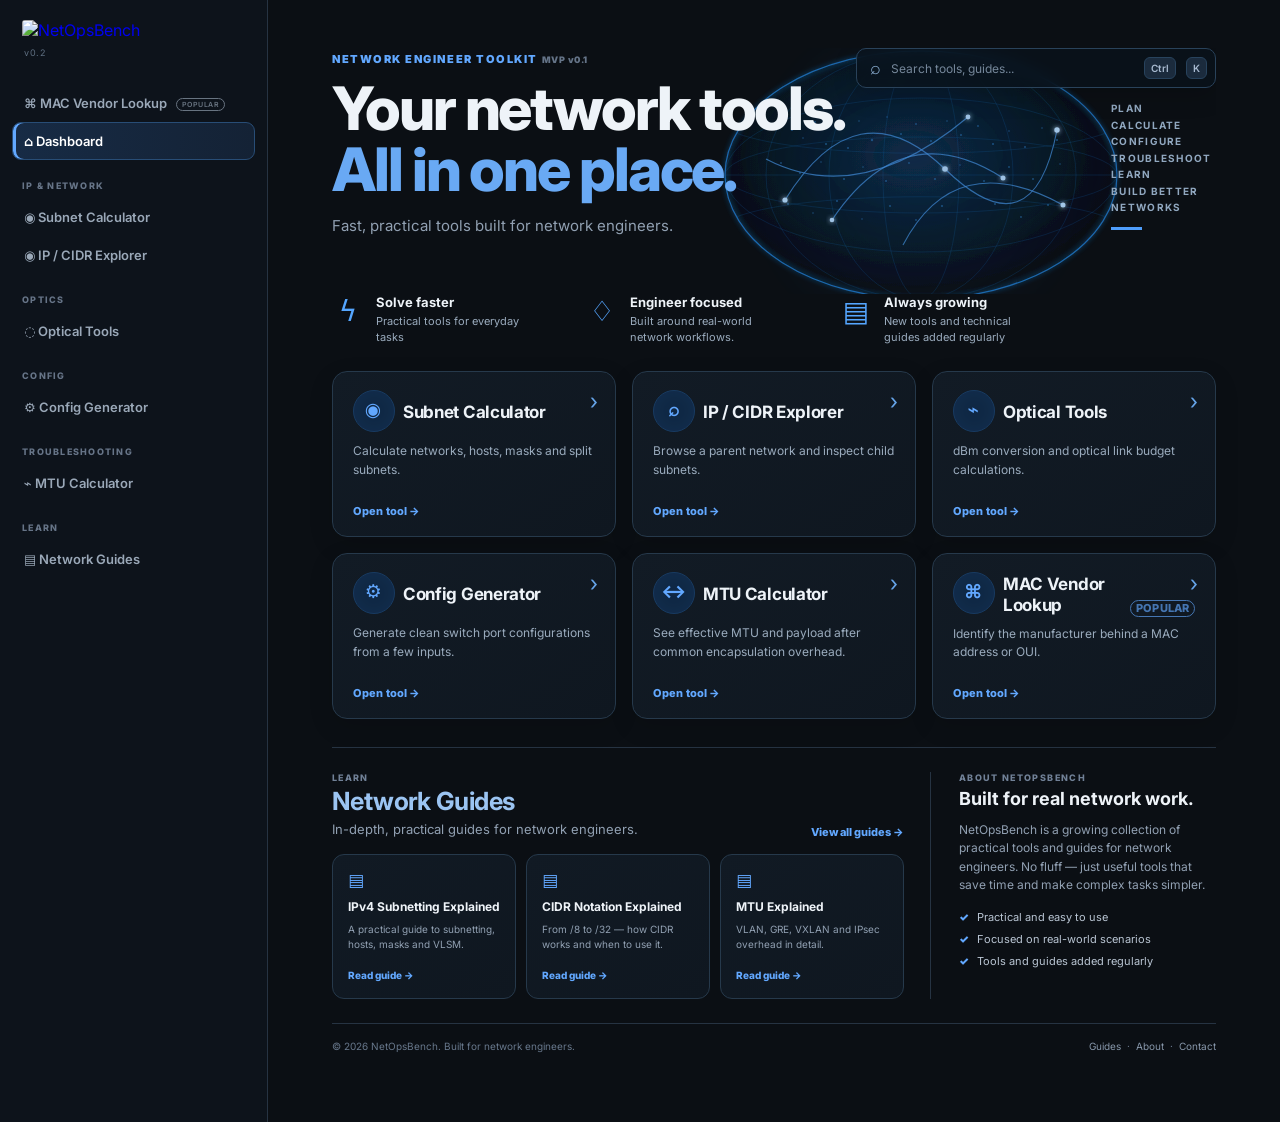
==== commit 2034ee72: "Add files via upload" ====
--- a/public/index.html
+++ b/public/index.html
@@ -14,8 +14,66 @@
 *{box-sizing:border-box}body{margin:0;background:var(--bg);color:var(--text);font-family:Inter,ui-sans-serif,system-ui,-apple-system,"Segoe UI",Roboto,sans-serif;-webkit-font-smoothing:antialiased}
 button,input,select{font-family:inherit}.app{min-height:100vh;display:flex}.side{width:250px;flex:0 0 250px;background:#0d131b;border-right:1px solid var(--line);padding:24px 14px;display:flex;flex-direction:column;min-height:100vh}
 .brand{font-size:11px;letter-spacing:.14em;color:var(--accent);font-weight:900}.side-title{font-size:23px;font-weight:900;letter-spacing:-.02em;margin:3px 12px 28px}.navlabel{font-size:9px;color:#667487;font-weight:800;letter-spacing:.14em;margin:20px 10px 7px}.nav{width:100%;border:1px solid transparent;background:transparent;color:#9aa8b8;text-align:left;padding:10px 11px;border-radius:9px;font-size:13px;font-weight:600;cursor:pointer;text-decoration:none;display:block;transition:background .16s ease,border-color .16s ease,color .16s ease,transform .16s ease}.nav:hover{background:#141f2c;color:var(--text);border-color:#243548}.nav.active{background:linear-gradient(90deg,#172b45,#142235);color:#fff;border-color:#284d76;box-shadow:inset 3px 0 0 var(--accent)}.nav.soon{opacity:.4;cursor:default}.soon small{float:right}
-.main{flex:1;padding:48px 5vw 70px;min-width:0}.page{display:none;max-width:1050px;margin:auto}.page.active{display:block}.title{font-size:clamp(40px,6vw,60px);line-height:1.01;letter-spacing:-.035em;font-weight:800;margin:12px 0}.title span{color:#9aa8b8}.page-title{font-size:clamp(32px,5vw,48px);line-height:1.05;letter-spacing:-.025em;font-weight:800;margin:10px 0 5px}.sub{color:var(--muted);font-size:15px;line-height:1.6}.back{background:transparent;border:0;color:var(--muted);padding:0;margin-bottom:26px;cursor:pointer}.card{background:var(--panel);border:1px solid var(--line);border-radius:18px;padding:24px;margin-top:25px}.inputs{display:grid;grid-template-columns:1fr 150px;gap:12px}.label{display:block;color:var(--muted);font-size:10px;font-weight:800;margin-bottom:7px;text-transform:uppercase;letter-spacing:.08em}input,select{width:100%;background:#0c1219;border:1px solid #304052;color:var(--text);border-radius:10px;padding:13px;outline:0}input:focus,select:focus{border-color:var(--accent)}button{font:inherit}.actions,.split{display:flex;gap:10px;margin-top:14px;align-items:end}.actions button,.split>button{border:0;border-radius:10px;padding:12px 15px;background:var(--accent);color:#07111d;font-weight:800;cursor:pointer}.ghost,.pagination button,.copy-mini{background:#1c2733!important;color:var(--text)!important;border:1px solid #304052!important}.error{color:var(--bad);font-size:12px;min-height:18px;margin-top:10px}.grid{display:grid;grid-template-columns:repeat(2,1fr);gap:10px;margin-top:20px}.item,.rangebox{background:var(--panel2);border:1px solid var(--line);border-radius:12px;padding:13px}.k{font-size:9px;color:var(--muted);text-transform:uppercase;letter-spacing:.07em}.v{font-family:ui-monospace,SFMono-Regular,Menlo,monospace;font-size:14px;margin-top:5px;word-break:break-all}.host{color:var(--good);font-weight:800}.section{margin-top:25px}.section h2{font-size:18px;margin:0 0 10px}.subnets{display:flex;flex-direction:column;gap:7px;margin-top:12px}.subnetrow{display:grid;grid-template-columns:1.5fr repeat(4,1fr);gap:10px;align-items:center;background:#0c1219;border:1px solid var(--line);padding:11px;border-radius:9px;font-family:ui-monospace,monospace;font-size:11px}.subnetrow span{display:block;font-family:Inter,system-ui,sans-serif;font-size:8px;color:var(--muted);text-transform:uppercase;margin-bottom:3px}.subnetmain{font-size:12px;color:var(--accent);font-weight:800}.toolgrid{display:grid;grid-template-columns:repeat(2,1fr);gap:14px;margin-top:30px}.tool{display:block;position:relative;text-align:left;background:linear-gradient(145deg,#141b24,#111820);border:1px solid var(--line);border-radius:16px;padding:24px;color:var(--text);cursor:pointer;box-shadow:0 8px 24px rgba(0,0,0,.12);transition:transform .18s ease,border-color .18s ease,box-shadow .18s ease,background .18s ease}.tool:hover{border-color:#3c6a9d;transform:translateY(-2px);box-shadow:0 12px 32px rgba(0,0,0,.24),0 0 22px rgba(98,168,255,.06);background:linear-gradient(145deg,#16202b,#121a23)}.tool h2{font-size:18px;line-height:1.25;letter-spacing:-.015em;margin:14px 0 8px}.tool p{color:#9aa9bb;font-size:13px;line-height:1.55;margin:0 0 18px}.tool span{color:var(--accent);font-size:11px;font-weight:800;letter-spacing:.01em}.tool.soon{opacity:.5;cursor:default}.home-intro{display:grid;grid-template-columns:repeat(3,1fr);gap:18px;margin:28px 0 2px}.home-feature{display:flex;gap:12px;align-items:flex-start}.home-feature .feature-icon{width:34px;height:34px;display:grid;place-items:center;border:1px solid #284c73;border-radius:10px;background:#101d2d;color:var(--accent);font-size:18px;flex:0 0 34px}.home-feature strong{display:block;font-size:13px;line-height:1.25;margin:1px 0 4px}.home-feature span{display:block;color:var(--muted);font-size:11px;line-height:1.45}.home-lower{display:grid;grid-template-columns:minmax(0,2fr) minmax(250px,1fr);gap:28px;margin-top:42px;padding-top:28px;border-top:1px solid var(--line)}.home-section-label{font-size:9px;color:#718197;font-weight:800;letter-spacing:.15em;text-transform:uppercase}.home-section-title{font-size:25px;line-height:1.1;letter-spacing:-.025em;margin:5px 0 4px}.home-section-sub{color:var(--muted);font-size:13px;line-height:1.5;margin:0}.guide-head{display:flex;justify-content:space-between;align-items:end;gap:20px;margin-bottom:16px}.guide-all{color:var(--accent);font-size:11px;font-weight:800;text-decoration:none;white-space:nowrap}.guide-grid{display:grid;grid-template-columns:repeat(3,1fr);gap:10px}.guide-card{display:block;background:#101720;border:1px solid var(--line);border-radius:12px;padding:16px;color:var(--text);text-decoration:none;transition:transform .16s ease,border-color .16s ease,background .16s ease}.guide-card:hover{transform:translateY(-2px);border-color:#365675;background:#121d29}.guide-card .guide-icon{color:var(--accent);font-size:17px;margin-bottom:10px}.guide-card h3{font-size:13px;line-height:1.35;margin:0 0 7px}.guide-card p{color:var(--muted);font-size:11px;line-height:1.45;margin:0 0 12px}.guide-card span{color:var(--accent);font-size:10px;font-weight:800}.home-about{border-left:1px solid var(--line);padding-left:28px}.home-about h2{font-size:18px;line-height:1.25;margin:5px 0 10px}.home-about p{color:var(--muted);font-size:12px;line-height:1.6;margin:0}.home-about ul{list-style:none;padding:0;margin:15px 0 0;display:grid;gap:8px}.home-about li{font-size:11px;color:#b9c5d3}.home-about li::before{content:"✓";color:var(--accent);font-weight:900;margin-right:8px}.home-footer{margin-top:34px;padding-top:18px;border-top:1px solid var(--line);display:flex;justify-content:space-between;gap:20px;color:#68788c;font-size:10px}.home-footer a{color:#8797aa;text-decoration:none}.mono{font-family:"JetBrains Mono",ui-monospace,SFMono-Regular,Menlo,Monaco,Consolas,monospace;font-variant-numeric:tabular-nums}
+.main{flex:1;padding:48px 5vw 70px;min-width:0}.page{display:none;max-width:1050px;margin:auto}.page.active{display:block}.title{font-size:clamp(40px,6vw,60px);line-height:1.01;letter-spacing:-.035em;font-weight:800;margin:12px 0}.title span{color:#9aa8b8}.page-title{font-size:clamp(32px,5vw,48px);line-height:1.05;letter-spacing:-.025em;font-weight:800;margin:10px 0 5px}.sub{color:var(--muted);font-size:15px;line-height:1.6}.back{background:transparent;border:0;color:var(--muted);padding:0;margin-bottom:26px;cursor:pointer}.card{background:var(--panel);border:1px solid var(--line);border-radius:18px;padding:24px;margin-top:25px}.inputs{display:grid;grid-template-columns:1fr 150px;gap:12px}.label{display:block;color:var(--muted);font-size:10px;font-weight:800;margin-bottom:7px;text-transform:uppercase;letter-spacing:.08em}input,select{width:100%;background:#0c1219;border:1px solid #304052;color:var(--text);border-radius:10px;padding:13px;outline:0}input:focus,select:focus{border-color:var(--accent)}button{font:inherit}.actions,.split{display:flex;gap:10px;margin-top:14px;align-items:end}.actions button,.split>button{border:0;border-radius:10px;padding:12px 15px;background:var(--accent);color:#07111d;font-weight:800;cursor:pointer}.ghost,.pagination button,.copy-mini{background:#1c2733!important;color:var(--text)!important;border:1px solid #304052!important}.error{color:var(--bad);font-size:12px;min-height:18px;margin-top:10px}.grid{display:grid;grid-template-columns:repeat(2,1fr);gap:10px;margin-top:20px}.item,.rangebox{background:var(--panel2);border:1px solid var(--line);border-radius:12px;padding:13px}.k{font-size:9px;color:var(--muted);text-transform:uppercase;letter-spacing:.07em}.v{font-family:ui-monospace,SFMono-Regular,Menlo,monospace;font-size:14px;margin-top:5px;word-break:break-all}.host{color:var(--good);font-weight:800}.section{margin-top:25px}.section h2{font-size:18px;margin:0 0 10px}.subnets{display:flex;flex-direction:column;gap:7px;margin-top:12px}.subnetrow{display:grid;grid-template-columns:1.5fr repeat(4,1fr);gap:10px;align-items:center;background:#0c1219;border:1px solid var(--line);padding:11px;border-radius:9px;font-family:ui-monospace,monospace;font-size:11px}.subnetrow span{display:block;font-family:Inter,system-ui,sans-serif;font-size:8px;color:var(--muted);text-transform:uppercase;margin-bottom:3px}.subnetmain{font-size:12px;color:var(--accent);font-weight:800}.toolgrid{display:grid;grid-template-columns:repeat(3,minmax(0,1fr));gap:16px;margin-top:26px}
+.tool{display:flex;flex-direction:column;min-height:166px;position:relative;text-align:left;background:linear-gradient(145deg,#121b25,#0f1720);border:1px solid #26394b;border-radius:15px;padding:20px 20px 18px;color:var(--text);cursor:pointer;box-shadow:0 8px 24px rgba(0,0,0,.13);transition:transform .18s ease,border-color .18s ease,box-shadow .18s ease,background .18s ease}
+.tool:hover{border-color:#3c8de0;transform:translateY(-2px);box-shadow:0 14px 36px rgba(0,0,0,.28),0 0 24px rgba(78,157,255,.08);background:linear-gradient(145deg,#14202c,#101a24)}
+.tool:focus-visible{outline:2px solid var(--accent);outline-offset:3px}
+.tool h2{font-size:17px;line-height:1.25;letter-spacing:-.018em;margin:0 0 8px;padding-left:50px;min-height:42px;display:flex;align-items:center}
+.tool h2::before{content:"";position:absolute;left:20px;top:18px;width:40px;height:40px;border-radius:50%;background:#102844;border:1px solid #183b62;box-shadow:inset 0 0 18px rgba(66,150,255,.06)}
+.tool h2::after{position:absolute;left:20px;top:18px;width:40px;height:40px;display:grid;place-items:center;color:#62a8ff;font-size:19px;z-index:1}
+.tool[data-open="subnet"] h2::after{content:"◉"}.tool[data-open="explorer"] h2::after{content:"⌕"}.tool[data-open="optics"] h2::after{content:"⌁"}.tool[data-open="config"] h2::after{content:"⚙"}.tool[data-open="mtu"] h2::after{content:"↔"}.tool[data-open="mac"] h2::after{content:"⌘"}
+.tool p{color:#9aabbd;font-size:12px;line-height:1.55;margin:0 0 18px;max-width:320px}
+.tool span{margin-top:auto;color:var(--accent);font-size:11px;font-weight:800;letter-spacing:.01em}
+.tool::after{content:"›";position:absolute;right:17px;top:18px;color:#70b4ff;font-size:22px;line-height:1;opacity:.9;transition:transform .18s ease}
+.tool:hover::after{transform:translateX(3px)}
+.tool.soon{opacity:.5;cursor:default}
+
+.home-hero{position:relative;min-height:246px;overflow:hidden}
+.home-hero-copy{position:relative;z-index:2;max-width:660px;padding-top:4px}
+.home-hero .title{margin-top:12px;max-width:690px}
+.home-hero .title span{color:#69a9f4}
+.home-hero .sub{max-width:540px}
+.home-globe{position:absolute;z-index:0;right:45px;top:-18px;width:560px;height:300px;pointer-events:none;opacity:.9}
+.home-globe::before{content:"";position:absolute;right:0;top:0;width:100%;height:100%;background:radial-gradient(circle at 55% 50%,rgba(38,111,185,.12),transparent 53%);filter:blur(3px)}
+.home-globe svg{width:100%;height:100%;overflow:visible}
+.home-globe .globe-edge{fill:url(#globeFill);stroke:#1d73bf;stroke-width:1.2;filter:url(#glow)}
+.home-globe .globe-grid{fill:none;stroke:#1765a9;stroke-width:.7;opacity:.35}
+.home-globe .globe-dot{fill:#5baaff;opacity:.72}
+.home-globe .globe-route{fill:none;stroke:#4b9cf0;stroke-width:1.15;opacity:.7}
+.home-globe .globe-node{fill:#b8ddff;filter:url(#glow)}
+.home-steps{position:absolute;right:0;top:52px;width:105px;z-index:3;color:#91a8c0;font-size:10px;font-weight:700;letter-spacing:.13em;line-height:1.65;text-transform:uppercase}
+.home-steps::after{content:"";display:block;width:31px;height:3px;background:#4e9dfb;margin-top:11px}
+.home-features{position:relative;z-index:3;display:grid;grid-template-columns:repeat(3,1fr);gap:42px;max-width:720px;margin-top:-2px}
+.home-feature{display:flex;gap:12px;align-items:flex-start}
+.home-feature .feature-icon{width:32px;height:38px;display:grid;place-items:center;background:transparent;border:0;color:#55a6ff;font-size:28px;line-height:1;flex:0 0 32px}
+.home-feature strong{display:block;font-size:13px;line-height:1.25;margin:2px 0 4px}
+.home-feature span{display:block;color:#9aabbd;font-size:11px;line-height:1.4;max-width:165px}
+
+.home-lower{display:grid;grid-template-columns:minmax(0,2fr) minmax(270px,1fr);gap:26px;margin-top:28px;padding-top:24px;border-top:1px solid var(--line)}
+.home-section-label{font-size:9px;color:#718197;font-weight:800;letter-spacing:.15em;text-transform:uppercase}
+.home-section-title{font-size:25px;line-height:1.1;letter-spacing:-.025em;margin:5px 0 4px;color:#9bc4f2}
+.home-section-sub{color:var(--muted);font-size:13px;line-height:1.5;margin:0}
+.guide-head{display:flex;justify-content:space-between;align-items:end;gap:20px;margin-bottom:15px}
+.guide-all{color:var(--accent);font-size:11px;font-weight:800;text-decoration:none;white-space:nowrap}
+.guide-grid{display:grid;grid-template-columns:repeat(3,1fr);gap:10px}
+.guide-card{display:block;background:linear-gradient(145deg,#111a24,#0f1720);border:1px solid #26394b;border-radius:12px;padding:15px;color:var(--text);text-decoration:none;transition:transform .16s ease,border-color .16s ease,background .16s ease,box-shadow .16s ease}
+.guide-card:hover{transform:translateY(-2px);border-color:#3c6a9d;background:#121d29;box-shadow:0 10px 25px rgba(0,0,0,.18)}
+.guide-card .guide-icon{color:var(--accent);font-size:17px;margin-bottom:9px}
+.guide-card h3{font-size:12px;line-height:1.35;margin:0 0 7px}
+.guide-card p{color:var(--muted);font-size:10px;line-height:1.45;margin:0 0 12px}
+.guide-card span{color:var(--accent);font-size:10px;font-weight:800}
+.home-about{border-left:1px solid var(--line);padding-left:28px}
+.home-about h2{font-size:18px;line-height:1.25;margin:5px 0 10px}
+.home-about p{color:var(--muted);font-size:12px;line-height:1.55;margin:0}
+.home-about ul{list-style:none;padding:0;margin:15px 0 0;display:grid;gap:8px}
+.home-about li{font-size:11px;color:#b9c5d3}
+.home-about li::before{content:"✓";color:var(--accent);font-weight:900;margin-right:8px}
+.home-footer{margin-top:24px;padding-top:16px;border-top:1px solid var(--line);display:flex;justify-content:space-between;gap:20px;color:#68788c;font-size:10px}
+.home-footer a{color:#8797aa;text-decoration:none}
+.home-footer a:hover{color:#b9d8fb}
+.mono{font-family:"JetBrains Mono",ui-monospace,SFMono-Regular,Menlo,Monaco,Consolas,monospace;font-variant-numeric:tabular-nums}
 .explorer-controls{display:flex;gap:10px;align-items:end;margin-top:16px;flex-wrap:wrap}.search{flex:1;min-width:220px}.rangegrid{display:grid;grid-template-columns:repeat(4,1fr);gap:10px;margin-top:15px}.tablewrap{overflow:auto;margin-top:10px;border:1px solid var(--line);border-radius:12px}.table{width:100%;border-collapse:collapse;min-width:650px}.table th,.table td{padding:10px 12px;text-align:left;border-bottom:1px solid var(--line);font-size:11px}.table th{color:var(--muted);font-size:9px;text-transform:uppercase;background:#101721}.table tr:last-child td{border-bottom:0}.table code{font-family:ui-monospace,SFMono-Regular,Menlo,monospace}.mini{padding:7px 9px;border-radius:7px;font-size:10px;cursor:pointer}.pageinfo{display:flex;justify-content:space-between;color:var(--muted);font-size:10px;margin-top:12px}.pagination{display:flex;justify-content:center;gap:8px;margin-top:12px}.pagination button{padding:8px 12px;border-radius:8px;cursor:pointer;font-size:10px}.pagination button:disabled{opacity:.35;cursor:not-allowed}.ifslot-hidden{display:none!important}
+@media(max-width:1100px){.home-globe{right:-90px;opacity:.55}.home-steps{display:none}.toolgrid{grid-template-columns:repeat(2,1fr)}}
 @media(max-width:900px){.home-lower{grid-template-columns:1fr}.home-about{border-left:0;border-top:1px solid var(--line);padding:24px 0 0}.guide-grid{grid-template-columns:repeat(3,1fr)}}
 @media(max-width:700px){.opt-result{grid-template-columns:1fr}.app{display:block}.side{width:100%;min-height:0;height:auto;border-right:0;border-bottom:1px solid var(--line);padding:10px;position:relative}.side-title,.navlabel{display:none}.side nav{display:flex;gap:4px;overflow:auto}.nav{width:auto;white-space:nowrap}.nav.soon{display:none}.main{padding:28px 16px 50px}.inputs,.grid,.rangegrid,.toolgrid,.home-intro,.guide-grid{grid-template-columns:1fr}.subnetrow{grid-template-columns:1fr 1fr}.subnetmain{grid-column:1/-1}.home-intro{gap:14px}.home-lower{margin-top:30px}.guide-head{align-items:start}.home-footer{display:block;line-height:1.8}.home-footer span{display:block}}
 
@@ -25,6 +83,22 @@
 .opt-status.good{color:var(--good)}.opt-status.warn{color:#ffd166}.opt-status.bad{color:var(--bad)}
 
 .mac-result{margin-top:18px}.mac-hero{display:flex;justify-content:space-between;gap:20px;align-items:flex-start;background:var(--panel2);border:1px solid var(--line);border-radius:14px;padding:18px}.mac-vendor{font-size:24px;font-weight:900;margin-top:5px}.mac-meta{display:grid;grid-template-columns:repeat(3,1fr);gap:10px;margin-top:10px}.mac-meta .item{padding:12px}.mac-note{margin-top:12px;color:var(--muted);font-size:11px;line-height:1.5}.mac-error{color:var(--bad);margin-top:10px;font-size:12px}.lookup-btn{border:0;border-radius:10px;padding:12px 16px;background:var(--accent);color:#07111d;font-weight:800;cursor:pointer}@media(max-width:700px){.mac-meta{grid-template-columns:1fr}.mac-hero{display:block}}
+
+.logo-link{display:block;margin:0 10px 7px;text-decoration:none}
+.site-logo{display:block;width:210px;height:auto;max-width:100%;border-radius:3px}
+.side-version{font-size:9px;color:#5e6e80;letter-spacing:.08em;margin:0 12px 24px}
+.side{width:268px;flex-basis:268px;padding:20px 12px 22px}
+.side nav{margin-top:2px}
+.side .nav{font-size:13px}
+
+
+.home-search{position:absolute;right:0;top:0;z-index:5;width:360px;height:40px;box-sizing:border-box;display:flex;align-items:center;gap:10px;padding:0 8px 0 13px;border:1px solid #29425a;border-radius:10px;background:rgba(10,18,28,.78);backdrop-filter:blur(7px);box-shadow:0 8px 25px rgba(0,0,0,.16)}
+.home-search .search-icon{color:#8fb3d7;font-size:18px;line-height:1}
+.home-search input{flex:1;min-width:0;width:auto!important;padding:0!important;border:0!important;background:transparent!important;font-size:12px;color:#dce8f4;outline:0}
+.home-search input::placeholder{color:#75879a}
+.home-search kbd{font:600 10px/1 Inter,sans-serif;color:#a8bad0;background:#1b2b3d;border:1px solid #28435d;border-radius:6px;padding:5px 6px}
+@media(max-width:700px){.home-search{position:relative;top:auto;right:auto;width:100%;margin-bottom:18px}.home-hero{min-height:0}.home-globe{display:none}.home-features{grid-template-columns:1fr;gap:12px}.toolgrid{grid-template-columns:1fr}.home-feature span{max-width:none}}
+
 </style>
 
 
@@ -48,7 +122,8 @@
 <body>
 <div class="app">
 <aside class="side">
-  <div class="brand">NETWORK ENGINEER</div><div class="side-title">TOOLKIT</div>
+  <a class="logo-link" href="/" aria-label="NetOpsBench home"><img class="site-logo" src="/netopsbench-logo.png" alt="NetOpsBench"></a>
+  <div class="side-version">v0.2</div>
   <nav>
     <button class="nav" data-page="mac">⌘ MAC Vendor Lookup <span class="nb-popular">POPULAR</span></button>
     <button class="nav active" data-page="dashboard">⌂ Dashboard</button>
@@ -67,14 +142,82 @@
 </aside>
 <main class="main">
 <section class="page active" id="page-dashboard">
-<div class="brand">NETWORK ENGINEER TOOLKIT <span style="color:#657488;font-size:9px;letter-spacing:.06em">MVP v0.1</span></div><h1 class="title">Your network tools.<br><span>All in one place.</span></h1><p class="sub">Fast, practical tools built for network engineers.</p>
-<div class="toolgrid"><button class="tool" data-open="subnet"><h2>◉ Subnet Calculator</h2><p>Calculate networks, hosts, masks and split subnets.</p><span>Open tool →</span></button><button class="tool" data-open="explorer"><h2>⌕ IP / CIDR Explorer</h2><p>Browse a parent network and inspect child subnets.</p><span>Open tool →</span></button><button class="tool" data-open="optics"><h2>◌ Optical Tools</h2><p>dBm conversion and optical link budget calculations.</p><span>Open tool →</span></button><button class="tool" data-open="config"><h2>⚙ Config Generator</h2><p>Generate clean switch port configurations from a few inputs.</p><span>Open tool →</span></button>
-<button class="tool" data-open="mtu"><h2>⌁ MTU Calculator</h2><p>See effective MTU and payload after common encapsulation overhead.</p><span>Open tool →</span></button><button class="tool" data-open="mac"><h2>⌘ MAC Vendor Lookup</h2><p>Identify the manufacturer behind a MAC address or OUI.</p><span>Open tool →</span></button></div>
-<div class="home-intro">
-  <div class="home-feature"><div class="feature-icon">↯</div><div><strong>Solve faster</strong><span>Practical tools for everyday network tasks.</span></div></div>
-  <div class="home-feature"><div class="feature-icon">◇</div><div><strong>Engineer focused</strong><span>Built around real-world network workflows.</span></div></div>
-  <div class="home-feature"><div class="feature-icon">▤</div><div><strong>Always growing</strong><span>New tools and technical guides added over time.</span></div></div>
-</div>
+<div class="home-hero">
+  <label class="home-search"><span class="search-icon">⌕</span><input id="siteSearch" type="search" placeholder="Search tools, guides..." aria-label="Search tools and guides"><kbd>Ctrl</kbd><kbd>K</kbd></label>
+  <div class="home-hero-copy">
+    <div class="brand">NETWORK ENGINEER TOOLKIT <span style="color:#657488;font-size:9px;letter-spacing:.06em">MVP v0.1</span></div>
+    <h1 class="title">Your network tools.<br><span>All in one place.</span></h1>
+    <p class="sub">Fast, practical tools built for network engineers.</p>
+  </div>
+
+  <div class="home-globe" aria-hidden="true">
+    <svg viewBox="0 0 560 300" role="presentation">
+      <defs>
+        <radialGradient id="globeFill" cx="48%" cy="42%" r="62%">
+          <stop offset="0%" stop-color="#12335a" stop-opacity=".42"/>
+          <stop offset="62%" stop-color="#0b2039" stop-opacity=".20"/>
+          <stop offset="100%" stop-color="#07131f" stop-opacity="0"/>
+        </radialGradient>
+        <filter id="glow" x="-80%" y="-80%" width="260%" height="260%">
+          <feGaussianBlur stdDeviation="2.5" result="b"/>
+          <feMerge><feMergeNode in="b"/><feMergeNode in="SourceGraphic"/></feMerge>
+        </filter>
+        <clipPath id="globeClip"><ellipse cx="310" cy="145" rx="196" ry="124"/></clipPath>
+      </defs>
+      <ellipse class="globe-edge" cx="310" cy="145" rx="196" ry="124"/>
+      <g clip-path="url(#globeClip)">
+        <ellipse class="globe-grid" cx="310" cy="145" rx="155" ry="124"/>
+        <ellipse class="globe-grid" cx="310" cy="145" rx="92" ry="124"/>
+        <ellipse class="globe-grid" cx="310" cy="145" rx="38" ry="124"/>
+        <ellipse class="globe-grid" cx="310" cy="145" rx="196" ry="77"/>
+        <ellipse class="globe-grid" cx="310" cy="145" rx="196" ry="38"/>
+        <path class="globe-grid" d="M114 145h392M125 103c70 27 300 27 370 0M125 187c70-27 300-27 370 0"/>
+        <g fill="#2f83ce" opacity=".55">
+          <circle cx="181" cy="100" r="1.1"/><circle cx="192" cy="108" r=".8"/><circle cx="204" cy="92" r=".9"/><circle cx="215" cy="114" r="1.1"/>
+          <circle cx="226" cy="99" r=".8"/><circle cx="237" cy="118" r="1"/><circle cx="248" cy="91" r=".8"/><circle cx="261" cy="110" r="1.2"/>
+          <circle cx="276" cy="87" r=".8"/><circle cx="290" cy="104" r="1"/><circle cx="305" cy="94" r=".9"/><circle cx="320" cy="111" r="1.1"/>
+          <circle cx="336" cy="91" r=".8"/><circle cx="350" cy="105" r="1"/><circle cx="367" cy="96" r=".9"/><circle cx="382" cy="114" r="1.1"/>
+          <circle cx="398" cy="101" r=".8"/><circle cx="414" cy="117" r="1"/><circle cx="431" cy="98" r=".8"/><circle cx="446" cy="110" r="1.1"/>
+          <circle cx="170" cy="133" r=".9"/><circle cx="189" cy="143" r="1"/><circle cx="210" cy="132" r=".8"/><circle cx="233" cy="149" r="1.1"/>
+          <circle cx="252" cy="137" r=".8"/><circle cx="275" cy="151" r="1"/><circle cx="298" cy="133" r=".9"/><circle cx="324" cy="149" r="1.1"/>
+          <circle cx="349" cy="135" r=".8"/><circle cx="373" cy="151" r="1"/><circle cx="398" cy="137" r=".9"/><circle cx="422" cy="149" r="1"/>
+          <circle cx="449" cy="134" r=".8"/><circle cx="177" cy="174" r="1"/><circle cx="202" cy="183" r=".8"/><circle cx="226" cy="171" r="1.1"/>
+          <circle cx="251" cy="189" r=".8"/><circle cx="279" cy="176" r="1"/><circle cx="305" cy="190" r=".9"/><circle cx="331" cy="176" r="1.1"/>
+          <circle cx="357" cy="189" r=".8"/><circle cx="384" cy="174" r="1"/><circle cx="410" cy="187" r=".9"/><circle cx="437" cy="175" r="1"/>
+        </g>
+        <path class="globe-route" d="M174 170 Q 246 54 334 139 T 446 100"/>
+        <path class="globe-route" d="M221 190 Q 292 84 392 148"/>
+        <path class="globe-route" d="M292 215 Q 344 116 452 175"/>
+        <path class="globe-route" d="M155 129 Q 249 178 357 87"/>
+        <circle class="globe-node" cx="174" cy="170" r="2.6"/><circle class="globe-node" cx="334" cy="139" r="2.8"/>
+        <circle class="globe-node" cx="446" cy="100" r="2.7"/><circle class="globe-node" cx="221" cy="190" r="2.3"/>
+        <circle class="globe-node" cx="392" cy="148" r="2.5"/><circle class="globe-node" cx="452" cy="175" r="2.5"/>
+        <circle class="globe-node" cx="357" cy="87" r="2.4"/>
+      </g>
+    </svg>
+  </div>
+
+  <div class="home-steps">
+    PLAN<br>CALCULATE<br>CONFIGURE<br>TROUBLESHOOT<br>LEARN<br>BUILD BETTER<br>NETWORKS
+    <span></span>
+  </div>
+</div>
+
+<div class="home-features">
+  <div class="home-feature"><div class="feature-icon">ϟ</div><div><strong>Solve faster</strong><span>Practical tools for everyday tasks</span></div></div>
+  <div class="home-feature"><div class="feature-icon">♢</div><div><strong>Engineer focused</strong><span>Built around real-world network workflows.</span></div></div>
+  <div class="home-feature"><div class="feature-icon">▤</div><div><strong>Always growing</strong><span>New tools and technical guides added regularly</span></div></div>
+</div>
+
+<div class="toolgrid">
+  <button class="tool" data-open="subnet"><h2>Subnet Calculator</h2><p>Calculate networks, hosts, masks and split subnets.</p><span>Open tool →</span></button>
+  <button class="tool" data-open="explorer"><h2>IP / CIDR Explorer</h2><p>Browse a parent network and inspect child subnets.</p><span>Open tool →</span></button>
+  <button class="tool" data-open="optics"><h2>Optical Tools</h2><p>dBm conversion and optical link budget calculations.</p><span>Open tool →</span></button>
+  <button class="tool" data-open="config"><h2>Config Generator</h2><p>Generate clean switch port configurations from a few inputs.</p><span>Open tool →</span></button>
+  <button class="tool" data-open="mtu"><h2>MTU Calculator</h2><p>See effective MTU and payload after common encapsulation overhead.</p><span>Open tool →</span></button>
+  <button class="tool" data-open="mac"><h2>MAC Vendor Lookup <span class="nb-popular">POPULAR</span></h2><p>Identify the manufacturer behind a MAC address or OUI.</p><span>Open tool →</span></button>
+</div>
+
 <div class="home-lower">
   <section>
     <div class="guide-head">
@@ -94,7 +237,8 @@
     <ul><li>Practical and easy to use</li><li>Focused on real-world scenarios</li><li>Tools and guides added regularly</li></ul>
   </aside>
 </div>
-<div class="home-footer"><span>© 2026 NetOpsBench. Built for network engineers.</span><span><a href="/guides/">Guides</a> &nbsp;·&nbsp; <a href="/guides/">About</a></span></div>
+
+<div class="home-footer"><span>© 2026 NetOpsBench. Built for network engineers.</span><span><a href="/guides/">Guides</a> &nbsp;·&nbsp; <a href="/guides/">About</a> &nbsp;·&nbsp; <a href="/guides/">Contact</a></span></div>
 </section>
 
 <section class="page" id="page-subnet">
@@ -434,4 +578,41 @@
 
 
 
+
+<script>
+(() => {
+  const search = document.getElementById('siteSearch');
+  if (!search) return;
+  const targets = [
+    ['subnet','Subnet Calculator'],
+    ['explorer','IP / CIDR Explorer'],
+    ['optics','Optical Tools'],
+    ['config','Config Generator'],
+    ['mtu','MTU Calculator'],
+    ['mac','MAC Vendor Lookup']
+  ];
+  const focusSearch = (e) => {
+    if ((e.ctrlKey || e.metaKey) && e.key.toLowerCase() === 'k') {
+      e.preventDefault();
+      search.focus();
+      search.select();
+    }
+  };
+  document.addEventListener('keydown', focusSearch);
+  search.addEventListener('keydown', e => {
+    if (e.key !== 'Enter') return;
+    const q = search.value.trim().toLowerCase();
+    if (!q) return;
+    const match = targets.find(([, label]) => label.toLowerCase().includes(q));
+    if (match) {
+      const btn = document.querySelector('[data-open="' + match[0] + '"]');
+      if (btn) btn.click();
+      search.value = '';
+    } else if (q.includes('guide') || q.includes('subnetting') || q.includes('cidr') || q.includes('vxlan') || q.includes('mtu')) {
+      window.location.href = '/guides/';
+    }
+  });
+})();
+</script>
+
 </body></html>
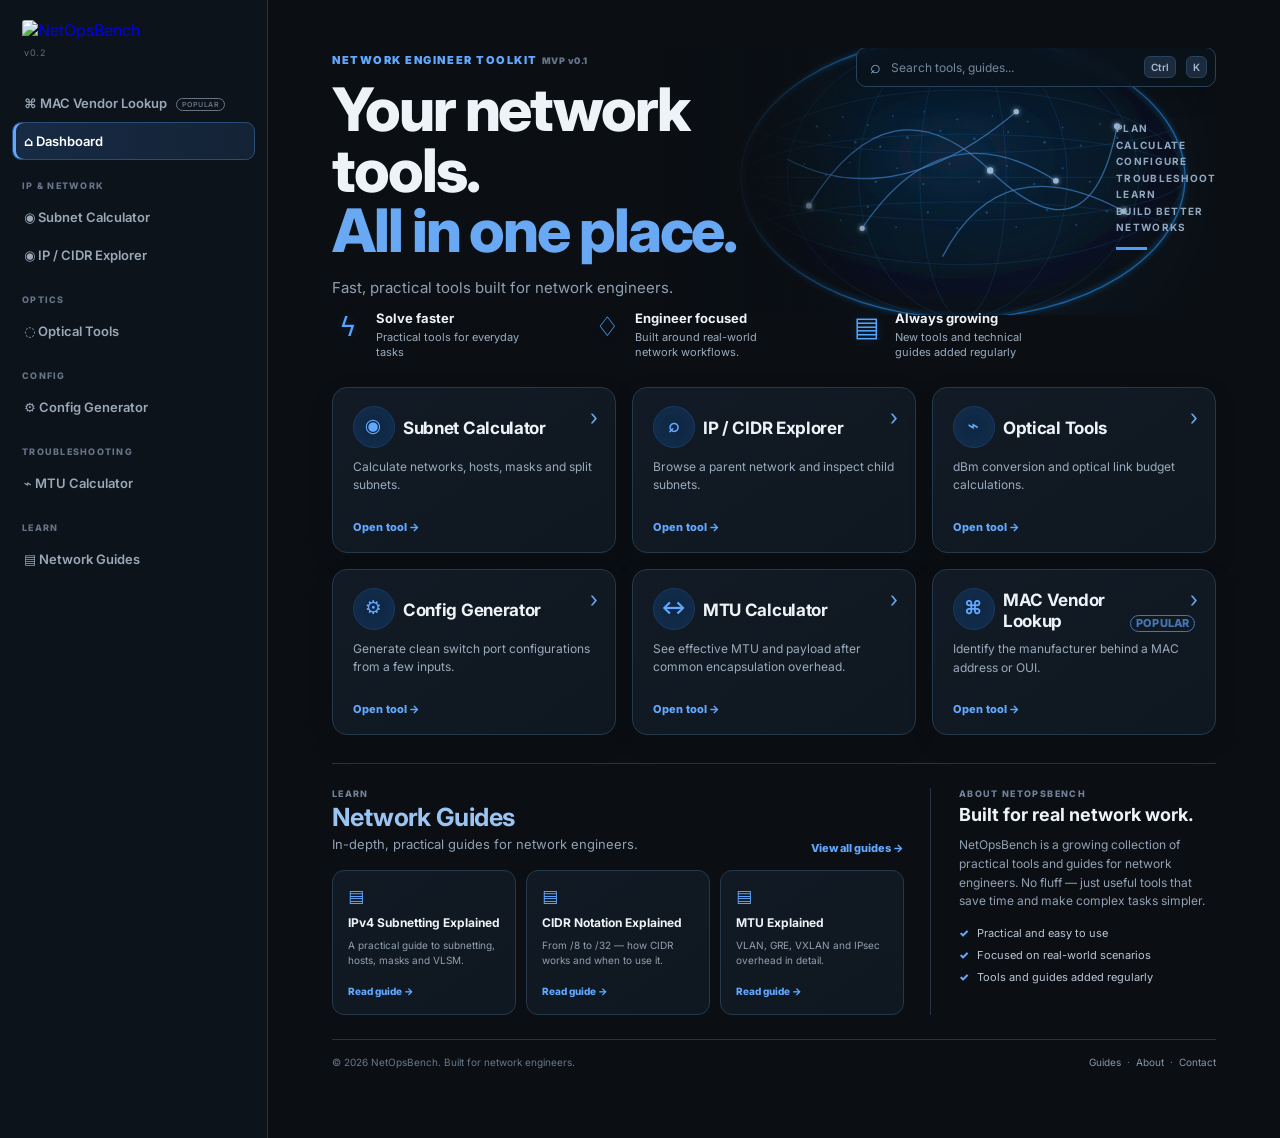
==== commit 06a7b77d: "Add files via upload" ====
--- a/public/index.html
+++ b/public/index.html
@@ -28,24 +28,25 @@
 .tool:hover::after{transform:translateX(3px)}
 .tool.soon{opacity:.5;cursor:default}
 
-.home-hero{position:relative;min-height:246px;overflow:hidden}
-.home-hero-copy{position:relative;z-index:2;max-width:660px;padding-top:4px}
-.home-hero .title{margin-top:12px;max-width:690px}
+.home-hero{position:relative;min-height:250px;overflow:hidden}
+.home-hero-copy{position:relative;z-index:4;max-width:670px;padding-top:5px}
+.home-hero .title{margin-top:12px;max-width:700px}
 .home-hero .title span{color:#69a9f4}
 .home-hero .sub{max-width:540px}
-.home-globe{position:absolute;z-index:0;right:45px;top:-18px;width:560px;height:300px;pointer-events:none;opacity:.9}
-.home-globe::before{content:"";position:absolute;right:0;top:0;width:100%;height:100%;background:radial-gradient(circle at 55% 50%,rgba(38,111,185,.12),transparent 53%);filter:blur(3px)}
+.home-globe{position:absolute;z-index:1;right:-18px;top:-30px;width:610px;height:330px;pointer-events:none;opacity:.82}
+.home-globe::before{content:"";position:absolute;right:0;top:0;width:100%;height:100%;background:radial-gradient(circle at 62% 48%,rgba(38,111,185,.15),transparent 55%);filter:blur(4px)}
+.home-globe::after{content:"";position:absolute;left:0;top:0;width:42%;height:100%;background:linear-gradient(90deg,#0b0f14 5%,rgba(11,15,20,.92) 45%,transparent 100%);z-index:2;pointer-events:none}
 .home-globe svg{width:100%;height:100%;overflow:visible}
 .home-globe .globe-edge{fill:url(#globeFill);stroke:#1d73bf;stroke-width:1.2;filter:url(#glow)}
 .home-globe .globe-grid{fill:none;stroke:#1765a9;stroke-width:.7;opacity:.35}
 .home-globe .globe-dot{fill:#5baaff;opacity:.72}
 .home-globe .globe-route{fill:none;stroke:#4b9cf0;stroke-width:1.15;opacity:.7}
 .home-globe .globe-node{fill:#b8ddff;filter:url(#glow)}
-.home-steps{position:absolute;right:0;top:52px;width:105px;z-index:3;color:#91a8c0;font-size:10px;font-weight:700;letter-spacing:.13em;line-height:1.65;text-transform:uppercase}
+.home-steps{position:absolute;right:4px;top:72px;width:96px;z-index:5;color:#91a8c0;font-size:10px;font-weight:700;letter-spacing:.13em;line-height:1.65;text-transform:uppercase}
 .home-steps::after{content:"";display:block;width:31px;height:3px;background:#4e9dfb;margin-top:11px}
-.home-features{position:relative;z-index:3;display:grid;grid-template-columns:repeat(3,1fr);gap:42px;max-width:720px;margin-top:-2px}
+.home-features{position:relative;z-index:4;display:grid;grid-template-columns:repeat(3,1fr);gap:38px;max-width:740px;margin-top:-7px}
 .home-feature{display:flex;gap:12px;align-items:flex-start}
-.home-feature .feature-icon{width:32px;height:38px;display:grid;place-items:center;background:transparent;border:0;color:#55a6ff;font-size:28px;line-height:1;flex:0 0 32px}
+.home-feature .feature-icon{width:32px;height:38px;display:grid;place-items:center;background:transparent;border:0;color:#55a6ff;font-size:27px;line-height:1;flex:0 0 32px;text-shadow:0 0 12px rgba(85,166,255,.18)}
 .home-feature strong{display:block;font-size:13px;line-height:1.25;margin:2px 0 4px}
 .home-feature span{display:block;color:#9aabbd;font-size:11px;line-height:1.4;max-width:165px}
 
@@ -92,12 +93,18 @@
 .side .nav{font-size:13px}
 
 
-.home-search{position:absolute;right:0;top:0;z-index:5;width:360px;height:40px;box-sizing:border-box;display:flex;align-items:center;gap:10px;padding:0 8px 0 13px;border:1px solid #29425a;border-radius:10px;background:rgba(10,18,28,.78);backdrop-filter:blur(7px);box-shadow:0 8px 25px rgba(0,0,0,.16)}
+.home-search{position:absolute;right:0;top:-1px;z-index:7;width:360px;height:40px;box-sizing:border-box;display:flex;align-items:center;gap:10px;padding:0 8px 0 13px;border:1px solid #29425a;border-radius:10px;background:rgba(10,18,28,.78);backdrop-filter:blur(7px);box-shadow:0 8px 25px rgba(0,0,0,.16)}
 .home-search .search-icon{color:#8fb3d7;font-size:18px;line-height:1}
 .home-search input{flex:1;min-width:0;width:auto!important;padding:0!important;border:0!important;background:transparent!important;font-size:12px;color:#dce8f4;outline:0}
 .home-search input::placeholder{color:#75879a}
 .home-search kbd{font:600 10px/1 Inter,sans-serif;color:#a8bad0;background:#1b2b3d;border:1px solid #28435d;border-radius:6px;padding:5px 6px}
 @media(max-width:700px){.home-search{position:relative;top:auto;right:auto;width:100%;margin-bottom:18px}.home-hero{min-height:0}.home-globe{display:none}.home-features{grid-template-columns:1fr;gap:12px}.toolgrid{grid-template-columns:1fr}.home-feature span{max-width:none}}
+
+
+@media(min-width:1101px){
+  .home-hero-copy{padding-right:260px}
+  .home-globe svg{transform:scale(1.04);transform-origin:center}
+}
 
 </style>
 
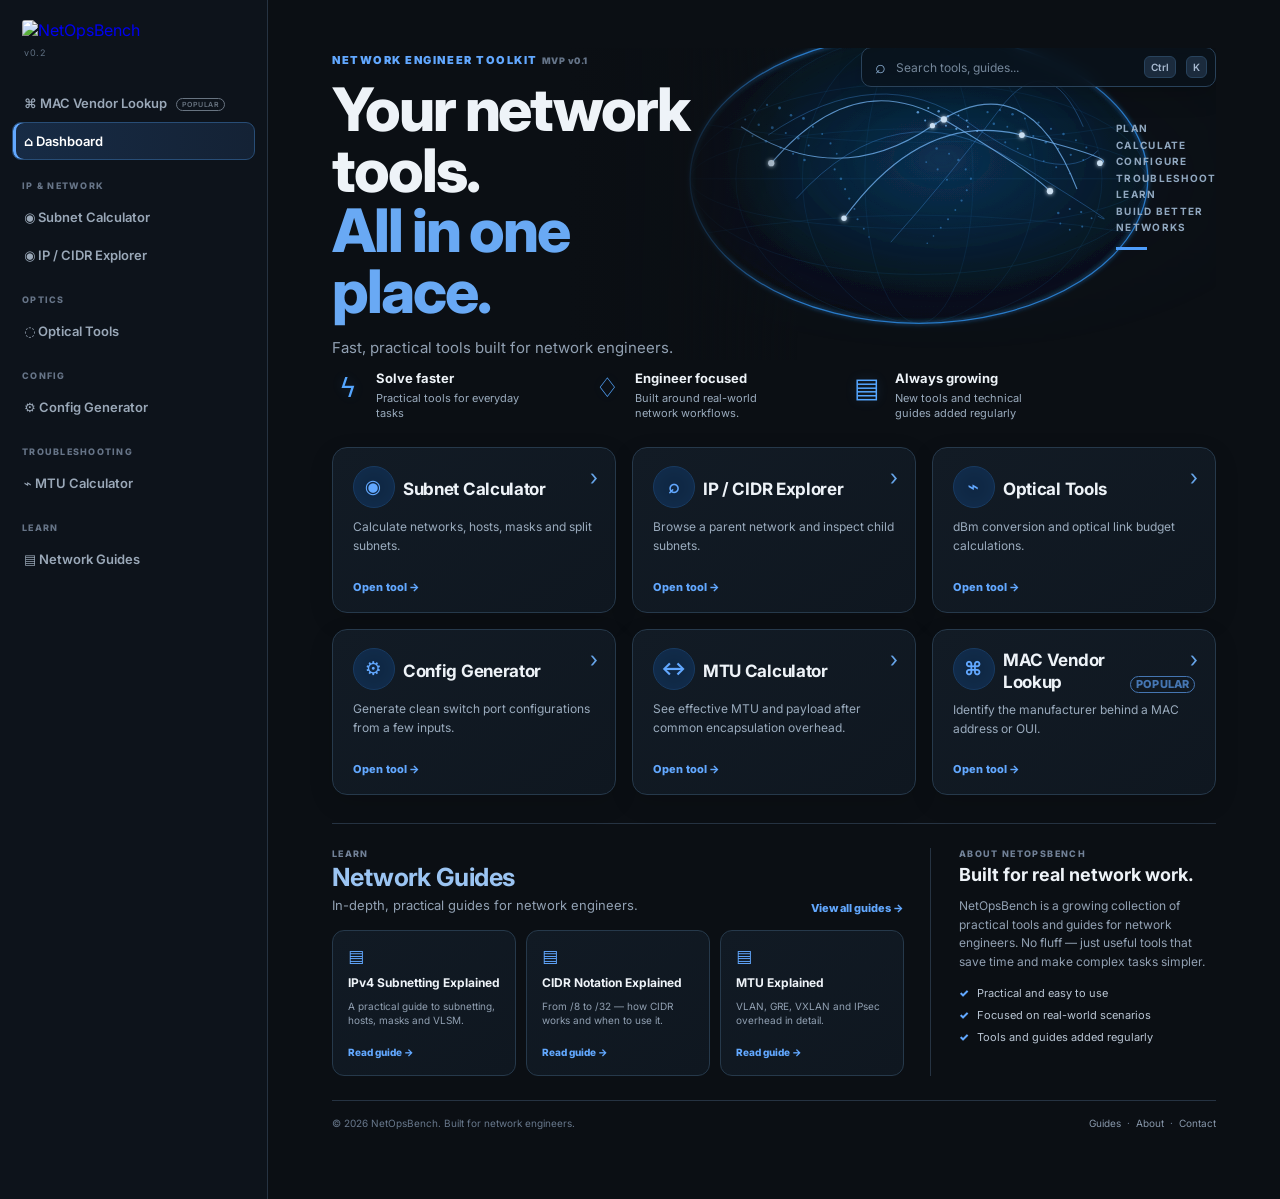
==== commit 2c925daa: "Add files via upload" ====
--- a/public/index.html
+++ b/public/index.html
@@ -33,15 +33,19 @@
 .home-hero .title{margin-top:12px;max-width:700px}
 .home-hero .title span{color:#69a9f4}
 .home-hero .sub{max-width:540px}
-.home-globe{position:absolute;z-index:1;right:-18px;top:-30px;width:610px;height:330px;pointer-events:none;opacity:.82}
-.home-globe::before{content:"";position:absolute;right:0;top:0;width:100%;height:100%;background:radial-gradient(circle at 62% 48%,rgba(38,111,185,.15),transparent 55%);filter:blur(4px)}
-.home-globe::after{content:"";position:absolute;left:0;top:0;width:42%;height:100%;background:linear-gradient(90deg,#0b0f14 5%,rgba(11,15,20,.92) 45%,transparent 100%);z-index:2;pointer-events:none}
+.home-globe{position:absolute;z-index:1;right:-4px;top:-38px;width:650px;height:350px;pointer-events:none;opacity:.94}
+.home-globe::before{content:"";position:absolute;inset:0;background:radial-gradient(ellipse at 58% 48%,rgba(25,101,177,.22),rgba(8,30,53,.08) 42%,transparent 68%);filter:blur(5px)}
+.home-globe::after{content:"";position:absolute;left:0;top:0;width:35%;height:100%;background:linear-gradient(90deg,#0b0f14 0%,rgba(11,15,20,.9) 48%,transparent 100%);z-index:3;pointer-events:none}
 .home-globe svg{width:100%;height:100%;overflow:visible}
-.home-globe .globe-edge{fill:url(#globeFill);stroke:#1d73bf;stroke-width:1.2;filter:url(#glow)}
-.home-globe .globe-grid{fill:none;stroke:#1765a9;stroke-width:.7;opacity:.35}
-.home-globe .globe-dot{fill:#5baaff;opacity:.72}
-.home-globe .globe-route{fill:none;stroke:#4b9cf0;stroke-width:1.15;opacity:.7}
-.home-globe .globe-node{fill:#b8ddff;filter:url(#glow)}
+.home-globe .globe-edge{fill:url(#globeFill);stroke:#2c82d4;stroke-width:1.2;filter:url(#glow)}
+.home-globe .globe-grid{fill:none;stroke:#1c6aa9;stroke-width:.65;opacity:.24}
+.home-globe .globe-dot{fill:#5baaff;opacity:.8}
+.home-globe .globe-route{fill:none;stroke:#58a8f6;stroke-width:1.15;opacity:.72}
+.home-globe .globe-node{fill:#d7ecff;filter:url(#glow)}
+.home-globe .map-dot{fill:#3b91dd;opacity:.58}
+.home-globe .map-dot.bright{fill:#71baff;opacity:.8}
+.home-globe .route-soft{fill:none;stroke:#3f91e2;stroke-width:.8;opacity:.48}
+.home-globe .route-main{fill:none;stroke:#79bdff;stroke-width:1.05;opacity:.78}
 .home-steps{position:absolute;right:4px;top:72px;width:96px;z-index:5;color:#91a8c0;font-size:10px;font-weight:700;letter-spacing:.13em;line-height:1.65;text-transform:uppercase}
 .home-steps::after{content:"";display:block;width:31px;height:3px;background:#4e9dfb;margin-top:11px}
 .home-features{position:relative;z-index:4;display:grid;grid-template-columns:repeat(3,1fr);gap:38px;max-width:740px;margin-top:-7px}
@@ -93,7 +97,7 @@
 .side .nav{font-size:13px}
 
 
-.home-search{position:absolute;right:0;top:-1px;z-index:7;width:360px;height:40px;box-sizing:border-box;display:flex;align-items:center;gap:10px;padding:0 8px 0 13px;border:1px solid #29425a;border-radius:10px;background:rgba(10,18,28,.78);backdrop-filter:blur(7px);box-shadow:0 8px 25px rgba(0,0,0,.16)}
+.home-search{position:absolute;right:0;top:-1px;z-index:7;width:355px;height:40px;box-sizing:border-box;display:flex;align-items:center;gap:10px;padding:0 8px 0 13px;border:1px solid #29425a;border-radius:10px;background:rgba(10,18,28,.78);backdrop-filter:blur(7px);box-shadow:0 8px 25px rgba(0,0,0,.16)}
 .home-search .search-icon{color:#8fb3d7;font-size:18px;line-height:1}
 .home-search input{flex:1;min-width:0;width:auto!important;padding:0!important;border:0!important;background:transparent!important;font-size:12px;color:#dce8f4;outline:0}
 .home-search input::placeholder{color:#75879a}
@@ -102,7 +106,7 @@
 
 
 @media(min-width:1101px){
-  .home-hero-copy{padding-right:260px}
+  .home-hero-copy{padding-right:300px}
   .home-globe svg{transform:scale(1.04);transform-origin:center}
 }
 
@@ -158,48 +162,99 @@
   </div>
 
   <div class="home-globe" aria-hidden="true">
-    <svg viewBox="0 0 560 300" role="presentation">
+    <svg viewBox="0 0 650 350" role="presentation">
       <defs>
-        <radialGradient id="globeFill" cx="48%" cy="42%" r="62%">
-          <stop offset="0%" stop-color="#12335a" stop-opacity=".42"/>
-          <stop offset="62%" stop-color="#0b2039" stop-opacity=".20"/>
-          <stop offset="100%" stop-color="#07131f" stop-opacity="0"/>
+        <radialGradient id="globeFill" cx="55%" cy="43%" r="64%">
+          <stop offset="0%" stop-color="#123d6a" stop-opacity=".42"/>
+          <stop offset="52%" stop-color="#0b2948" stop-opacity=".24"/>
+          <stop offset="100%" stop-color="#061321" stop-opacity=".02"/>
         </radialGradient>
         <filter id="glow" x="-80%" y="-80%" width="260%" height="260%">
-          <feGaussianBlur stdDeviation="2.5" result="b"/>
+          <feGaussianBlur stdDeviation="2.2" result="b"/>
           <feMerge><feMergeNode in="b"/><feMergeNode in="SourceGraphic"/></feMerge>
         </filter>
-        <clipPath id="globeClip"><ellipse cx="310" cy="145" rx="196" ry="124"/></clipPath>
+        <clipPath id="globeClip"><ellipse cx="348" cy="169" rx="220" ry="139"/></clipPath>
       </defs>
-      <ellipse class="globe-edge" cx="310" cy="145" rx="196" ry="124"/>
+
+      <ellipse class="globe-edge" cx="348" cy="169" rx="220" ry="139"/>
+
       <g clip-path="url(#globeClip)">
-        <ellipse class="globe-grid" cx="310" cy="145" rx="155" ry="124"/>
-        <ellipse class="globe-grid" cx="310" cy="145" rx="92" ry="124"/>
-        <ellipse class="globe-grid" cx="310" cy="145" rx="38" ry="124"/>
-        <ellipse class="globe-grid" cx="310" cy="145" rx="196" ry="77"/>
-        <ellipse class="globe-grid" cx="310" cy="145" rx="196" ry="38"/>
-        <path class="globe-grid" d="M114 145h392M125 103c70 27 300 27 370 0M125 187c70-27 300-27 370 0"/>
-        <g fill="#2f83ce" opacity=".55">
-          <circle cx="181" cy="100" r="1.1"/><circle cx="192" cy="108" r=".8"/><circle cx="204" cy="92" r=".9"/><circle cx="215" cy="114" r="1.1"/>
-          <circle cx="226" cy="99" r=".8"/><circle cx="237" cy="118" r="1"/><circle cx="248" cy="91" r=".8"/><circle cx="261" cy="110" r="1.2"/>
-          <circle cx="276" cy="87" r=".8"/><circle cx="290" cy="104" r="1"/><circle cx="305" cy="94" r=".9"/><circle cx="320" cy="111" r="1.1"/>
-          <circle cx="336" cy="91" r=".8"/><circle cx="350" cy="105" r="1"/><circle cx="367" cy="96" r=".9"/><circle cx="382" cy="114" r="1.1"/>
-          <circle cx="398" cy="101" r=".8"/><circle cx="414" cy="117" r="1"/><circle cx="431" cy="98" r=".8"/><circle cx="446" cy="110" r="1.1"/>
-          <circle cx="170" cy="133" r=".9"/><circle cx="189" cy="143" r="1"/><circle cx="210" cy="132" r=".8"/><circle cx="233" cy="149" r="1.1"/>
-          <circle cx="252" cy="137" r=".8"/><circle cx="275" cy="151" r="1"/><circle cx="298" cy="133" r=".9"/><circle cx="324" cy="149" r="1.1"/>
-          <circle cx="349" cy="135" r=".8"/><circle cx="373" cy="151" r="1"/><circle cx="398" cy="137" r=".9"/><circle cx="422" cy="149" r="1"/>
-          <circle cx="449" cy="134" r=".8"/><circle cx="177" cy="174" r="1"/><circle cx="202" cy="183" r=".8"/><circle cx="226" cy="171" r="1.1"/>
-          <circle cx="251" cy="189" r=".8"/><circle cx="279" cy="176" r="1"/><circle cx="305" cy="190" r=".9"/><circle cx="331" cy="176" r="1.1"/>
-          <circle cx="357" cy="189" r=".8"/><circle cx="384" cy="174" r="1"/><circle cx="410" cy="187" r=".9"/><circle cx="437" cy="175" r="1"/>
+        <!-- subtle latitude / longitude grid -->
+        <ellipse class="globe-grid" cx="348" cy="169" rx="176" ry="139"/>
+        <ellipse class="globe-grid" cx="348" cy="169" rx="112" ry="139"/>
+        <ellipse class="globe-grid" cx="348" cy="169" rx="52" ry="139"/>
+        <ellipse class="globe-grid" cx="348" cy="169" rx="220" ry="92"/>
+        <ellipse class="globe-grid" cx="348" cy="169" rx="220" ry="48"/>
+        <path class="globe-grid" d="M128 169H568M145 117Q348 151 551 117M145 221Q348 187 551 221"/>
+
+        <!-- stylised dotted world landmass -->
+        <g>
+          <!-- North America -->
+          <g class="map-dot">
+            <circle cx="190" cy="103" r="1.3"/><circle cx="202" cy="98" r="1.1"/><circle cx="214" cy="101" r="1.4"/>
+            <circle cx="225" cy="108" r="1.2"/><circle cx="237" cy="111" r="1.3"/><circle cx="246" cy="119" r="1.1"/>
+            <circle cx="181" cy="112" r="1"/><circle cx="194" cy="117" r="1.2"/><circle cx="207" cy="120" r="1.4"/>
+            <circle cx="220" cy="125" r="1"/><circle cx="232" cy="130" r="1.2"/><circle cx="242" cy="137" r="1"/>
+            <circle cx="188" cy="128" r="1"/><circle cx="201" cy="133" r="1.2"/><circle cx="215" cy="139" r="1.1"/>
+            <circle cx="227" cy="145" r="1"/><circle cx="238" cy="151" r="1.2"/>
+            <circle cx="255" cy="126" r=".9"/><circle cx="263" cy="135" r="1"/><circle cx="269" cy="145" r=".9"/>
+          </g>
+          <!-- Central / South America -->
+          <g class="map-dot">
+            <circle cx="267" cy="160" r="1"/><circle cx="273" cy="169" r="1.2"/><circle cx="277" cy="179" r="1"/>
+            <circle cx="281" cy="188" r="1.1"/><circle cx="286" cy="198" r=".9"/><circle cx="289" cy="208" r="1"/>
+            <circle cx="295" cy="217" r=".9"/><circle cx="300" cy="225" r=".8"/>
+          </g>
+          <!-- Europe -->
+          <g class="map-dot bright">
+            <circle cx="347" cy="105" r="1.2"/><circle cx="357" cy="101" r="1"/><circle cx="367" cy="104" r="1.2"/>
+            <circle cx="376" cy="109" r="1.1"/><circle cx="386" cy="108" r=".9"/><circle cx="394" cy="113" r="1"/>
+            <circle cx="354" cy="113" r="1"/><circle cx="364" cy="116" r="1.2"/><circle cx="374" cy="118" r=".9"/>
+            <circle cx="384" cy="121" r="1.1"/><circle cx="395" cy="119" r=".9"/><circle cx="404" cy="123" r="1"/>
+          </g>
+          <!-- Africa -->
+          <g class="map-dot">
+            <circle cx="365" cy="140" r="1.2"/><circle cx="377" cy="145" r="1"/><circle cx="386" cy="151" r="1.2"/>
+            <circle cx="393" cy="160" r="1"/><circle cx="398" cy="169" r="1.1"/><circle cx="394" cy="180" r="1"/>
+            <circle cx="389" cy="190" r="1.1"/><circle cx="383" cy="199" r=".9"/><circle cx="376" cy="208" r="1"/>
+            <circle cx="369" cy="216" r=".9"/><circle cx="362" cy="224" r=".8"/><circle cx="356" cy="231" r=".8"/>
+            <circle cx="355" cy="153" r=".9"/><circle cx="366" cy="160" r="1"/><circle cx="375" cy="170" r="1"/>
+          </g>
+          <!-- Asia -->
+          <g class="map-dot">
+            <circle cx="414" cy="105" r="1.1"/><circle cx="426" cy="103" r="1"/><circle cx="438" cy="107" r="1.2"/>
+            <circle cx="450" cy="111" r="1"/><circle cx="463" cy="115" r="1.1"/><circle cx="475" cy="121" r="1"/>
+            <circle cx="487" cy="126" r="1.2"/><circle cx="499" cy="132" r=".9"/><circle cx="509" cy="139" r="1"/>
+            <circle cx="420" cy="116" r="1.2"/><circle cx="433" cy="119" r=".9"/><circle cx="446" cy="123" r="1.1"/>
+            <circle cx="458" cy="128" r="1"/><circle cx="470" cy="134" r="1.2"/><circle cx="482" cy="140" r=".9"/>
+            <circle cx="494" cy="146" r="1.1"/><circle cx="506" cy="151" r=".9"/>
+            <circle cx="431" cy="134" r="1"/><circle cx="443" cy="140" r=".9"/><circle cx="455" cy="146" r="1"/>
+            <circle cx="468" cy="152" r=".9"/><circle cx="480" cy="158" r="1"/><circle cx="493" cy="164" r=".8"/>
+          </g>
+          <!-- Australia -->
+          <g class="map-dot">
+            <circle cx="482" cy="202" r="1.2"/><circle cx="493" cy="198" r="1"/><circle cx="504" cy="201" r="1.1"/>
+            <circle cx="514" cy="207" r=".9"/><circle cx="505" cy="215" r="1"/><circle cx="493" cy="218" r=".9"/>
+            <circle cx="484" cy="212" r=".9"/>
+          </g>
         </g>
-        <path class="globe-route" d="M174 170 Q 246 54 334 139 T 446 100"/>
-        <path class="globe-route" d="M221 190 Q 292 84 392 148"/>
-        <path class="globe-route" d="M292 215 Q 344 116 452 175"/>
-        <path class="globe-route" d="M155 129 Q 249 178 357 87"/>
-        <circle class="globe-node" cx="174" cy="170" r="2.6"/><circle class="globe-node" cx="334" cy="139" r="2.8"/>
-        <circle class="globe-node" cx="446" cy="100" r="2.7"/><circle class="globe-node" cx="221" cy="190" r="2.3"/>
-        <circle class="globe-node" cx="392" cy="148" r="2.5"/><circle class="globe-node" cx="452" cy="175" r="2.5"/>
-        <circle class="globe-node" cx="357" cy="87" r="2.4"/>
+
+        <!-- Network routes -->
+        <path class="route-soft" d="M203 127 Q310 54 397 116 T520 142"/>
+        <path class="route-soft" d="M230 188 Q326 82 438 151 T520 205"/>
+        <path class="route-main" d="M206 154 Q286 61 372 112 T474 181"/>
+        <path class="route-main" d="M276 207 Q352 103 447 127 T522 154"/>
+        <path class="route-soft" d="M321 230 Q378 166 425 103 T506 119"/>
+        <path class="route-main" d="M177 119 Q270 180 361 118 T500 179"/>
+
+        <!-- connection nodes -->
+        <circle class="globe-node" cx="206" cy="154" r="3"/>
+        <circle class="globe-node" cx="372" cy="112" r="3"/>
+        <circle class="globe-node" cx="474" cy="181" r="3"/>
+        <circle class="globe-node" cx="276" cy="207" r="2.6"/>
+        <circle class="globe-node" cx="447" cy="127" r="2.8"/>
+        <circle class="globe-node" cx="522" cy="154" r="2.7"/>
+        <circle class="globe-node" cx="361" cy="118" r="2.5"/>
       </g>
     </svg>
   </div>
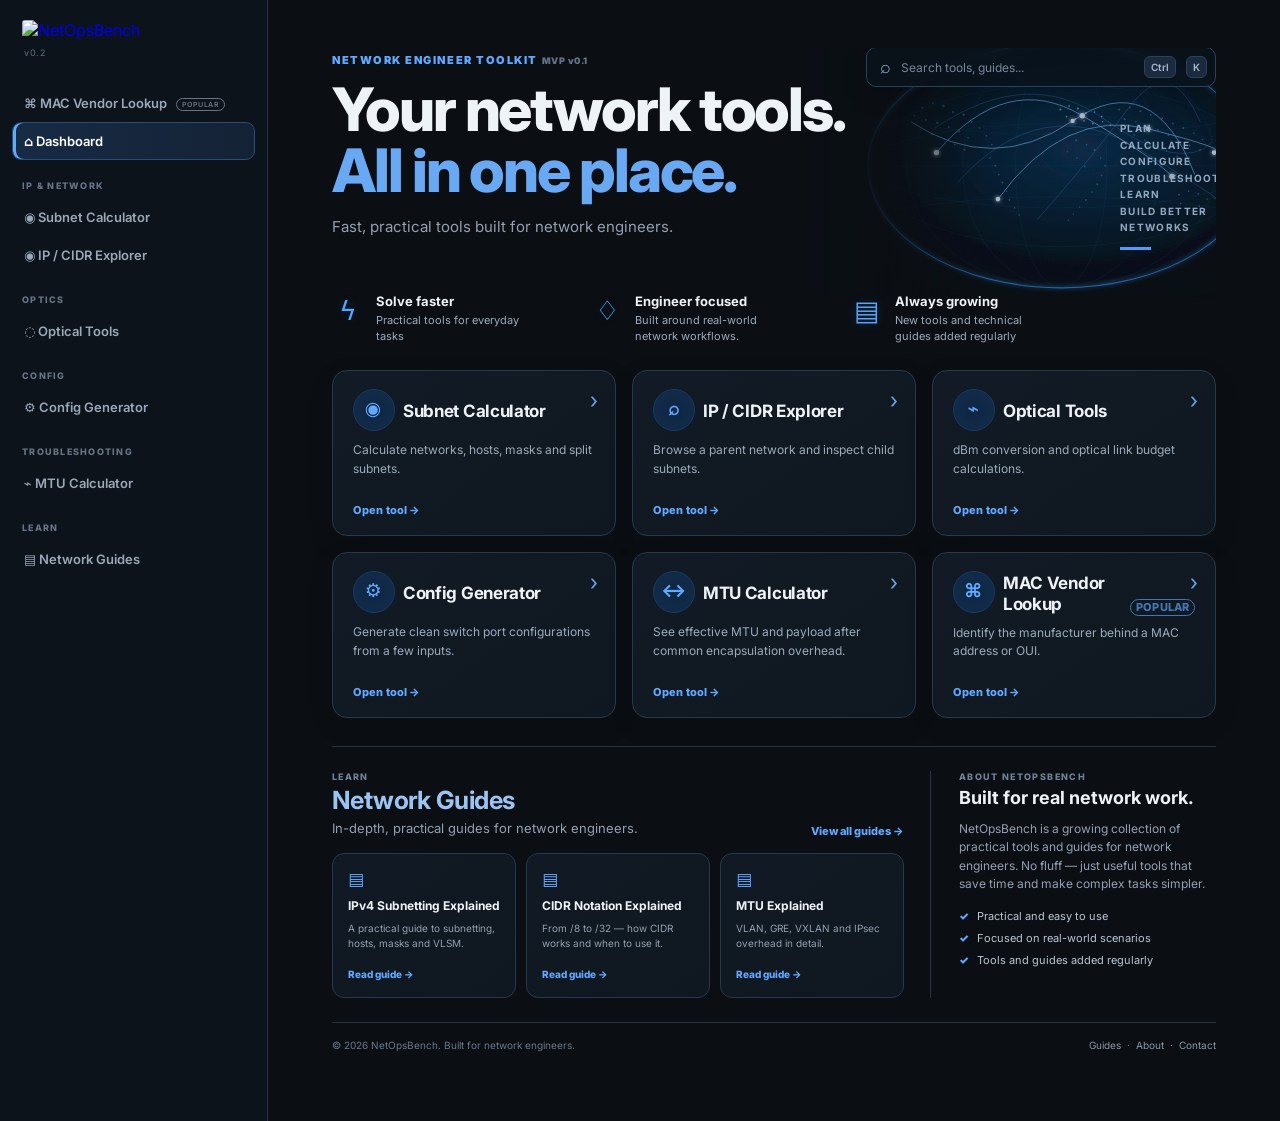
==== commit e1729b90: "Add files via upload" ====
--- a/public/index.html
+++ b/public/index.html
@@ -106,8 +106,28 @@
 
 
 @media(min-width:1101px){
-  .home-hero-copy{padding-right:300px}
-  .home-globe svg{transform:scale(1.04);transform-origin:center}
+  .home-globe svg{transform:scale(1.02);transform-origin:center}
+}
+
+
+/* v0.6 hero composition */
+.home-globe{right:-18px;top:-34px;width:610px;height:330px;opacity:.88}
+.home-hero-copy{padding-right:0}
+@media(min-width:1351px){
+  .home-globe{right:-8px;top:-38px;width:650px;height:350px;opacity:.94}
+}
+@media(min-width:1101px) and (max-width:1350px){
+  .home-globe{right:-105px;top:-28px;width:560px;height:302px;opacity:.76}
+  .home-globe::after{width:40%}
+  .home-steps{right:0;top:72px}
+  .home-search{width:350px}
+}
+@media(max-width:1100px){
+  .home-globe{right:-90px;top:-25px;width:500px;height:270px;opacity:.58}
+  .home-globe::after{width:48%}
+}
+@media(max-width:700px){
+  .home-globe{display:none}
 }
 
 </style>
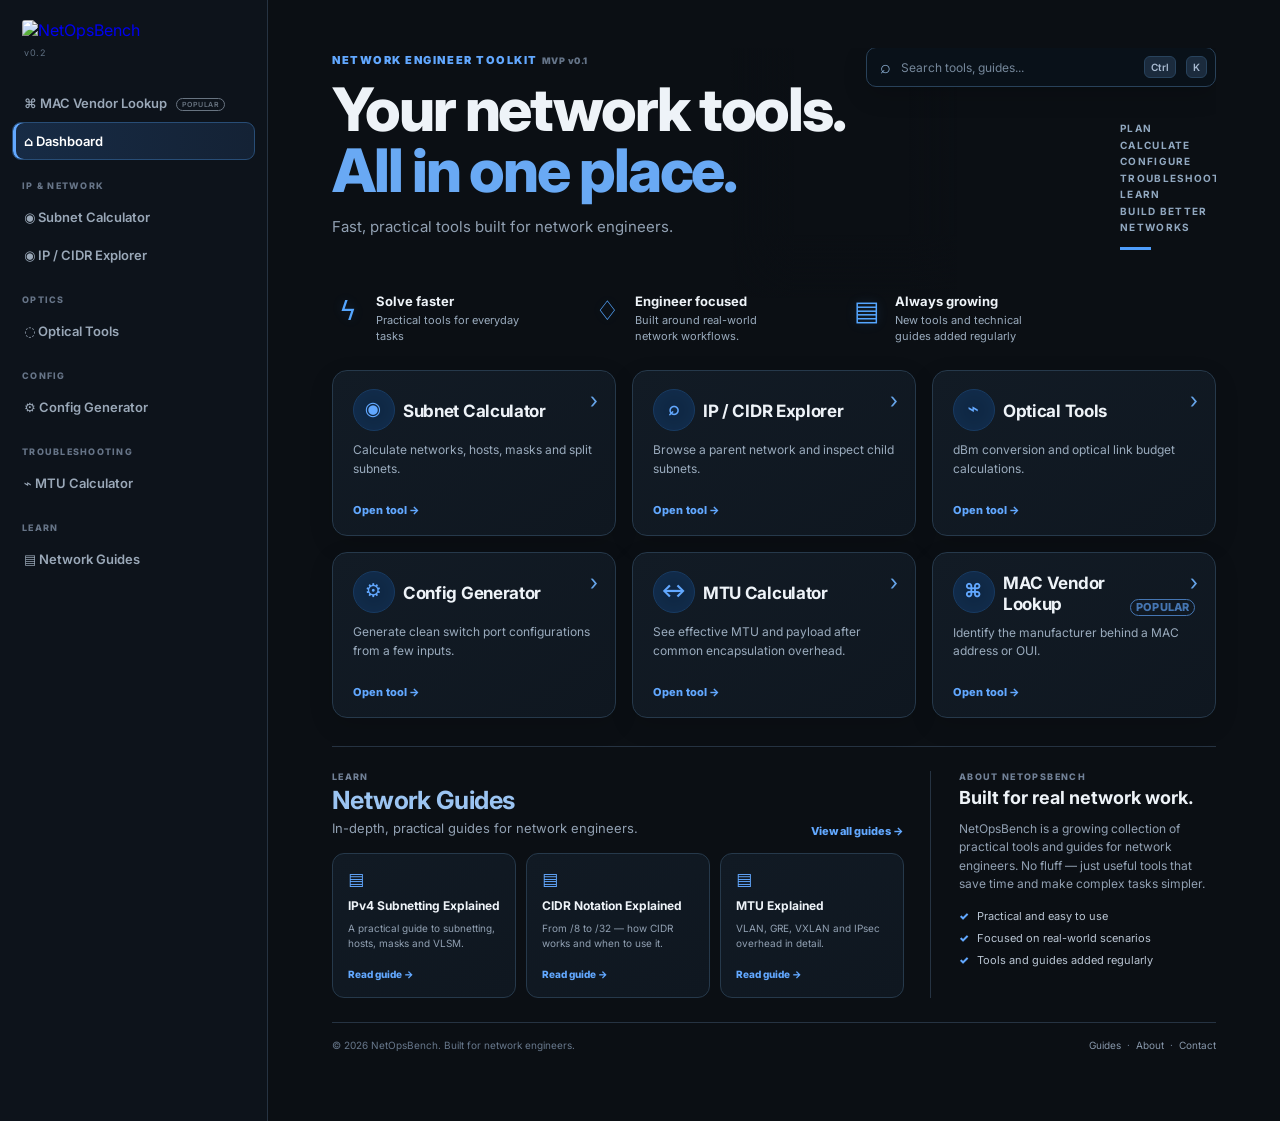
==== commit 67717c95: "Add files via upload" ====
--- a/public/index.html
+++ b/public/index.html
@@ -33,19 +33,9 @@
 .home-hero .title{margin-top:12px;max-width:700px}
 .home-hero .title span{color:#69a9f4}
 .home-hero .sub{max-width:540px}
-.home-globe{position:absolute;z-index:1;right:-4px;top:-38px;width:650px;height:350px;pointer-events:none;opacity:.94}
-.home-globe::before{content:"";position:absolute;inset:0;background:radial-gradient(ellipse at 58% 48%,rgba(25,101,177,.22),rgba(8,30,53,.08) 42%,transparent 68%);filter:blur(5px)}
-.home-globe::after{content:"";position:absolute;left:0;top:0;width:35%;height:100%;background:linear-gradient(90deg,#0b0f14 0%,rgba(11,15,20,.9) 48%,transparent 100%);z-index:3;pointer-events:none}
-.home-globe svg{width:100%;height:100%;overflow:visible}
-.home-globe .globe-edge{fill:url(#globeFill);stroke:#2c82d4;stroke-width:1.2;filter:url(#glow)}
-.home-globe .globe-grid{fill:none;stroke:#1c6aa9;stroke-width:.65;opacity:.24}
-.home-globe .globe-dot{fill:#5baaff;opacity:.8}
-.home-globe .globe-route{fill:none;stroke:#58a8f6;stroke-width:1.15;opacity:.72}
-.home-globe .globe-node{fill:#d7ecff;filter:url(#glow)}
-.home-globe .map-dot{fill:#3b91dd;opacity:.58}
-.home-globe .map-dot.bright{fill:#71baff;opacity:.8}
-.home-globe .route-soft{fill:none;stroke:#3f91e2;stroke-width:.8;opacity:.48}
-.home-globe .route-main{fill:none;stroke:#79bdff;stroke-width:1.05;opacity:.78}
+.home-globe{position:absolute;z-index:1;right:-5px;top:-25px;width:620px;height:285px;pointer-events:none;opacity:.94;overflow:hidden}
+.home-globe img{display:block;width:100%;height:auto;filter:saturate(1.04) brightness(1.02);mix-blend-mode:screen}
+.home-globe::after{content:"";position:absolute;inset:0;background:linear-gradient(90deg,#0b0f14 0%,rgba(11,15,20,.72) 9%,transparent 28%,transparent 78%,rgba(11,15,20,.22) 100%),linear-gradient(0deg,#0b0f14 0%,transparent 25%);pointer-events:none}
 .home-steps{position:absolute;right:4px;top:72px;width:96px;z-index:5;color:#91a8c0;font-size:10px;font-weight:700;letter-spacing:.13em;line-height:1.65;text-transform:uppercase}
 .home-steps::after{content:"";display:block;width:31px;height:3px;background:#4e9dfb;margin-top:11px}
 .home-features{position:relative;z-index:4;display:grid;grid-template-columns:repeat(3,1fr);gap:38px;max-width:740px;margin-top:-7px}
@@ -125,6 +115,20 @@
 @media(max-width:1100px){
   .home-globe{right:-90px;top:-25px;width:500px;height:270px;opacity:.58}
   .home-globe::after{width:48%}
+}
+@media(max-width:700px){
+  .home-globe{display:none}
+}
+
+
+@media(min-width:1351px){
+  .home-globe{right:0;top:-28px;width:650px;height:300px}
+}
+@media(min-width:1101px) and (max-width:1350px){
+  .home-globe{right:-80px;top:-20px;width:565px;height:275px;opacity:.82}
+}
+@media(max-width:1100px){
+  .home-globe{right:-95px;top:-15px;width:500px;height:245px;opacity:.58}
 }
 @media(max-width:700px){
   .home-globe{display:none}
@@ -181,103 +185,7 @@
     <p class="sub">Fast, practical tools built for network engineers.</p>
   </div>
 
-  <div class="home-globe" aria-hidden="true">
-    <svg viewBox="0 0 650 350" role="presentation">
-      <defs>
-        <radialGradient id="globeFill" cx="55%" cy="43%" r="64%">
-          <stop offset="0%" stop-color="#123d6a" stop-opacity=".42"/>
-          <stop offset="52%" stop-color="#0b2948" stop-opacity=".24"/>
-          <stop offset="100%" stop-color="#061321" stop-opacity=".02"/>
-        </radialGradient>
-        <filter id="glow" x="-80%" y="-80%" width="260%" height="260%">
-          <feGaussianBlur stdDeviation="2.2" result="b"/>
-          <feMerge><feMergeNode in="b"/><feMergeNode in="SourceGraphic"/></feMerge>
-        </filter>
-        <clipPath id="globeClip"><ellipse cx="348" cy="169" rx="220" ry="139"/></clipPath>
-      </defs>
-
-      <ellipse class="globe-edge" cx="348" cy="169" rx="220" ry="139"/>
-
-      <g clip-path="url(#globeClip)">
-        <!-- subtle latitude / longitude grid -->
-        <ellipse class="globe-grid" cx="348" cy="169" rx="176" ry="139"/>
-        <ellipse class="globe-grid" cx="348" cy="169" rx="112" ry="139"/>
-        <ellipse class="globe-grid" cx="348" cy="169" rx="52" ry="139"/>
-        <ellipse class="globe-grid" cx="348" cy="169" rx="220" ry="92"/>
-        <ellipse class="globe-grid" cx="348" cy="169" rx="220" ry="48"/>
-        <path class="globe-grid" d="M128 169H568M145 117Q348 151 551 117M145 221Q348 187 551 221"/>
-
-        <!-- stylised dotted world landmass -->
-        <g>
-          <!-- North America -->
-          <g class="map-dot">
-            <circle cx="190" cy="103" r="1.3"/><circle cx="202" cy="98" r="1.1"/><circle cx="214" cy="101" r="1.4"/>
-            <circle cx="225" cy="108" r="1.2"/><circle cx="237" cy="111" r="1.3"/><circle cx="246" cy="119" r="1.1"/>
-            <circle cx="181" cy="112" r="1"/><circle cx="194" cy="117" r="1.2"/><circle cx="207" cy="120" r="1.4"/>
-            <circle cx="220" cy="125" r="1"/><circle cx="232" cy="130" r="1.2"/><circle cx="242" cy="137" r="1"/>
-            <circle cx="188" cy="128" r="1"/><circle cx="201" cy="133" r="1.2"/><circle cx="215" cy="139" r="1.1"/>
-            <circle cx="227" cy="145" r="1"/><circle cx="238" cy="151" r="1.2"/>
-            <circle cx="255" cy="126" r=".9"/><circle cx="263" cy="135" r="1"/><circle cx="269" cy="145" r=".9"/>
-          </g>
-          <!-- Central / South America -->
-          <g class="map-dot">
-            <circle cx="267" cy="160" r="1"/><circle cx="273" cy="169" r="1.2"/><circle cx="277" cy="179" r="1"/>
-            <circle cx="281" cy="188" r="1.1"/><circle cx="286" cy="198" r=".9"/><circle cx="289" cy="208" r="1"/>
-            <circle cx="295" cy="217" r=".9"/><circle cx="300" cy="225" r=".8"/>
-          </g>
-          <!-- Europe -->
-          <g class="map-dot bright">
-            <circle cx="347" cy="105" r="1.2"/><circle cx="357" cy="101" r="1"/><circle cx="367" cy="104" r="1.2"/>
-            <circle cx="376" cy="109" r="1.1"/><circle cx="386" cy="108" r=".9"/><circle cx="394" cy="113" r="1"/>
-            <circle cx="354" cy="113" r="1"/><circle cx="364" cy="116" r="1.2"/><circle cx="374" cy="118" r=".9"/>
-            <circle cx="384" cy="121" r="1.1"/><circle cx="395" cy="119" r=".9"/><circle cx="404" cy="123" r="1"/>
-          </g>
-          <!-- Africa -->
-          <g class="map-dot">
-            <circle cx="365" cy="140" r="1.2"/><circle cx="377" cy="145" r="1"/><circle cx="386" cy="151" r="1.2"/>
-            <circle cx="393" cy="160" r="1"/><circle cx="398" cy="169" r="1.1"/><circle cx="394" cy="180" r="1"/>
-            <circle cx="389" cy="190" r="1.1"/><circle cx="383" cy="199" r=".9"/><circle cx="376" cy="208" r="1"/>
-            <circle cx="369" cy="216" r=".9"/><circle cx="362" cy="224" r=".8"/><circle cx="356" cy="231" r=".8"/>
-            <circle cx="355" cy="153" r=".9"/><circle cx="366" cy="160" r="1"/><circle cx="375" cy="170" r="1"/>
-          </g>
-          <!-- Asia -->
-          <g class="map-dot">
-            <circle cx="414" cy="105" r="1.1"/><circle cx="426" cy="103" r="1"/><circle cx="438" cy="107" r="1.2"/>
-            <circle cx="450" cy="111" r="1"/><circle cx="463" cy="115" r="1.1"/><circle cx="475" cy="121" r="1"/>
-            <circle cx="487" cy="126" r="1.2"/><circle cx="499" cy="132" r=".9"/><circle cx="509" cy="139" r="1"/>
-            <circle cx="420" cy="116" r="1.2"/><circle cx="433" cy="119" r=".9"/><circle cx="446" cy="123" r="1.1"/>
-            <circle cx="458" cy="128" r="1"/><circle cx="470" cy="134" r="1.2"/><circle cx="482" cy="140" r=".9"/>
-            <circle cx="494" cy="146" r="1.1"/><circle cx="506" cy="151" r=".9"/>
-            <circle cx="431" cy="134" r="1"/><circle cx="443" cy="140" r=".9"/><circle cx="455" cy="146" r="1"/>
-            <circle cx="468" cy="152" r=".9"/><circle cx="480" cy="158" r="1"/><circle cx="493" cy="164" r=".8"/>
-          </g>
-          <!-- Australia -->
-          <g class="map-dot">
-            <circle cx="482" cy="202" r="1.2"/><circle cx="493" cy="198" r="1"/><circle cx="504" cy="201" r="1.1"/>
-            <circle cx="514" cy="207" r=".9"/><circle cx="505" cy="215" r="1"/><circle cx="493" cy="218" r=".9"/>
-            <circle cx="484" cy="212" r=".9"/>
-          </g>
-        </g>
-
-        <!-- Network routes -->
-        <path class="route-soft" d="M203 127 Q310 54 397 116 T520 142"/>
-        <path class="route-soft" d="M230 188 Q326 82 438 151 T520 205"/>
-        <path class="route-main" d="M206 154 Q286 61 372 112 T474 181"/>
-        <path class="route-main" d="M276 207 Q352 103 447 127 T522 154"/>
-        <path class="route-soft" d="M321 230 Q378 166 425 103 T506 119"/>
-        <path class="route-main" d="M177 119 Q270 180 361 118 T500 179"/>
-
-        <!-- connection nodes -->
-        <circle class="globe-node" cx="206" cy="154" r="3"/>
-        <circle class="globe-node" cx="372" cy="112" r="3"/>
-        <circle class="globe-node" cx="474" cy="181" r="3"/>
-        <circle class="globe-node" cx="276" cy="207" r="2.6"/>
-        <circle class="globe-node" cx="447" cy="127" r="2.8"/>
-        <circle class="globe-node" cx="522" cy="154" r="2.7"/>
-        <circle class="globe-node" cx="361" cy="118" r="2.5"/>
-      </g>
-    </svg>
-  </div>
+  <div class="home-globe" aria-hidden="true"><img src="/netopsbench-realistic-globe.png" alt=""></div>
 
   <div class="home-steps">
     PLAN<br>CALCULATE<br>CONFIGURE<br>TROUBLESHOOT<br>LEARN<br>BUILD BETTER<br>NETWORKS
